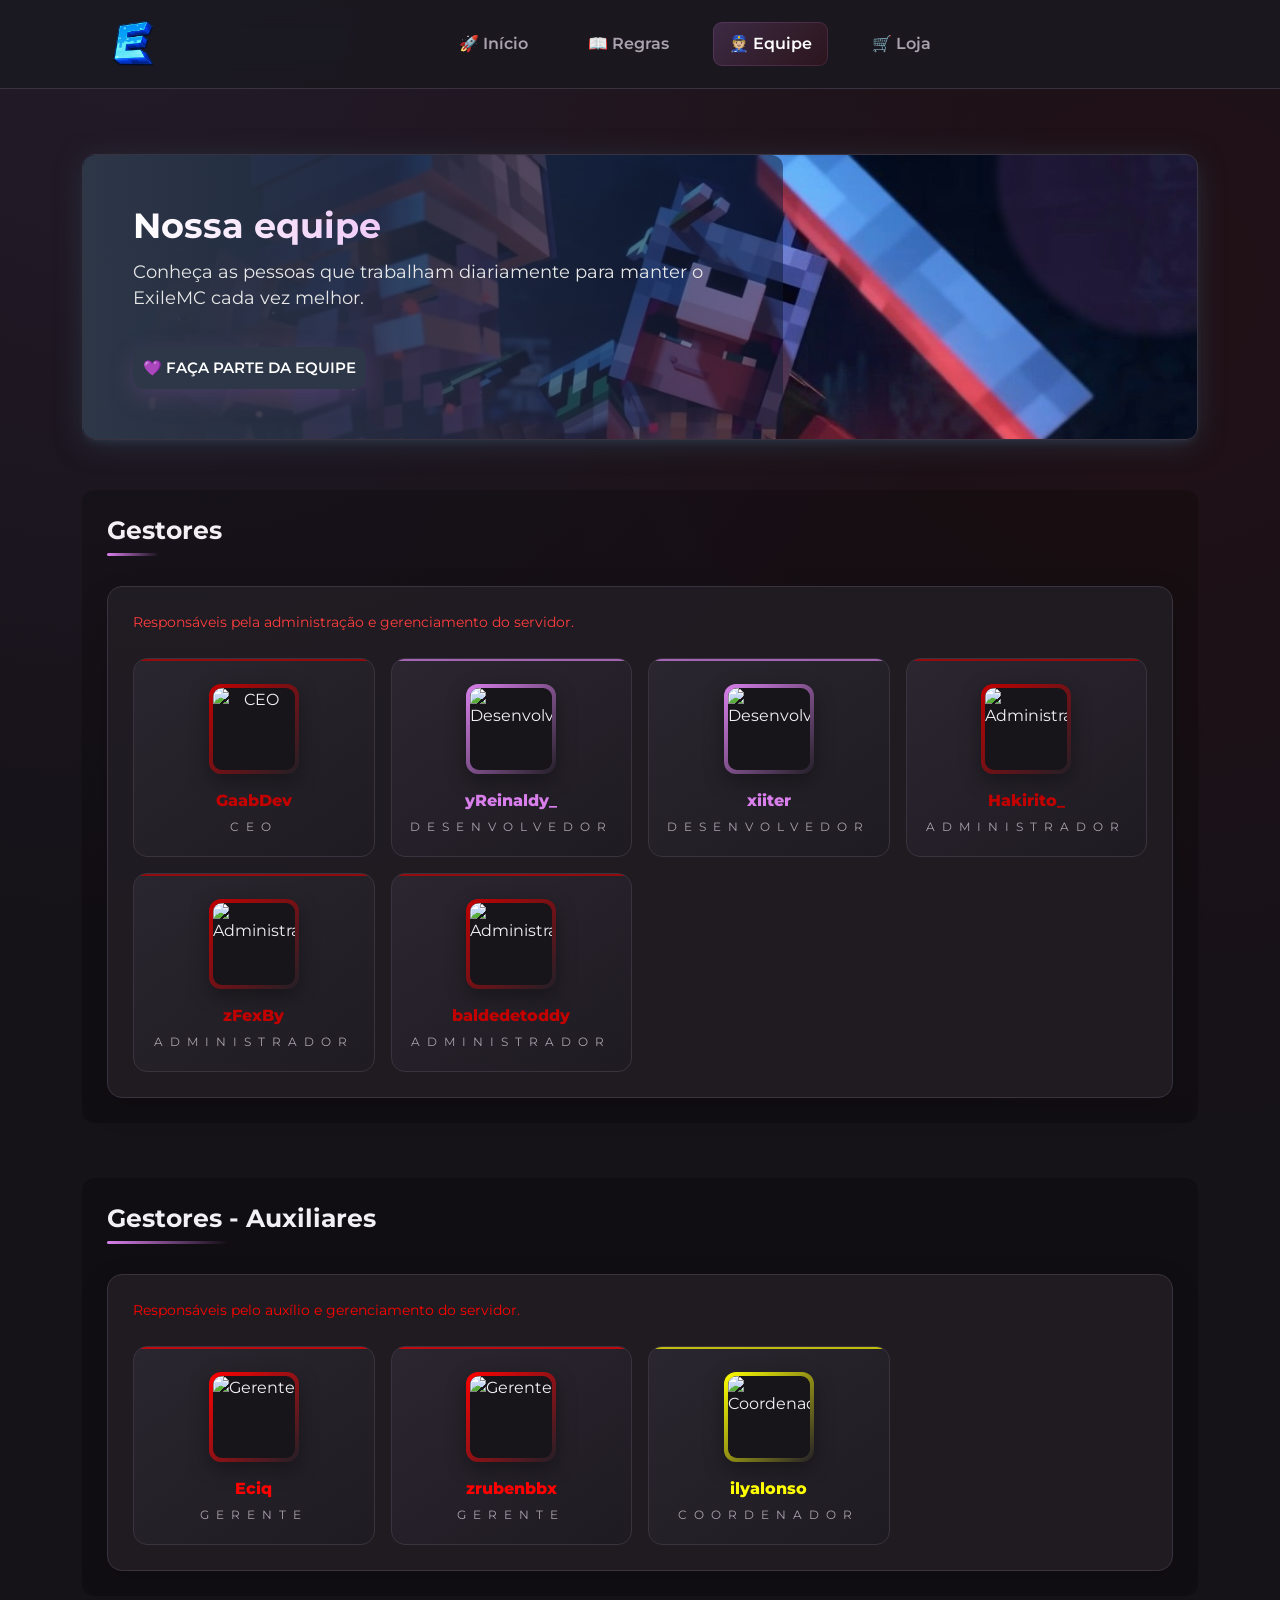
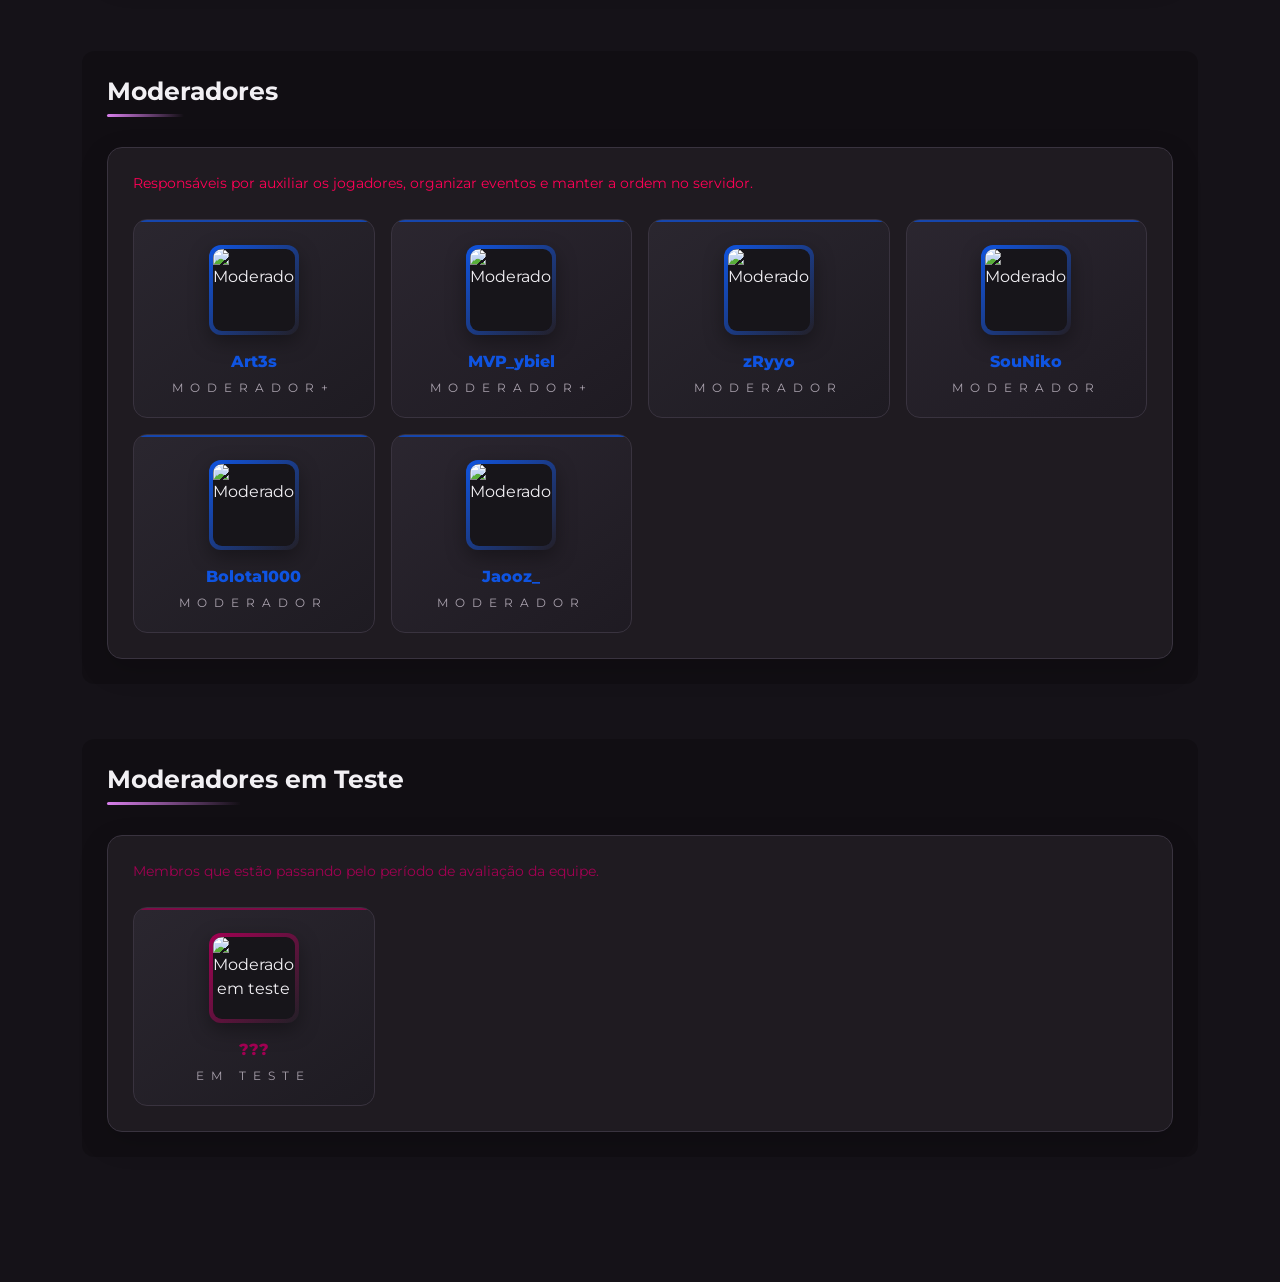
==== equipe/index.html @ 56e6a121 "Update github.io - ExileMC" ====
<!DOCTYPE html>
<html lang="pt-BR">

<head>
    <meta charset="UTF-8">
    <meta name="viewport" content="width=device-width, initial-scale=1.0">

    <title>ExileMC - Equipe</title>

    <link rel="icon"
          type="image/png"
          href="../library/equipe/lib-core/themes/server/server-icon.png"
          sizes="64x64">

    <link rel="stylesheet"
          href="../library/equipe/lib-npm/bootstrap_5.0.2/dist/css/bootstrap.min.css">

    <link rel="stylesheet"
          href="../library/equipe/lib-boxicons_2.0.7/css/boxicons.min.css">

    <link rel="stylesheet"
          href="../library/equipe/lib-core/themes/website/assets/css/styles.css">

    <style>

        /* =========================================================
           EXILEMC - EQUIPE
           Identidade visual
        ========================================================= */

        :root {
            --bg: #151218;
            --bg-secondary: #1b1820;
            --card: #242127;
            --card-hover: #2b2730;

            --border: #39333f;
            --border-light: #514957;

            --text: #f2f0f4;
            --text-muted: #a9a1ad;

            --purple: #d97fec;
            --purple-dark: #9d58ad;

            --red: #c20000;
            --red-light: #ff3d3d;

            --pink: #ff0056;
            --blue: #0f54e1;

            --shadow: 0 15px 45px rgba(0, 0, 0, .35);
        }

        * {
            box-sizing: border-box;
        }

        body {
            background:
                    radial-gradient(circle at 10% 0%, rgba(217, 127, 236, .08), transparent 30%),
                    radial-gradient(circle at 90% 10%, rgba(194, 0, 0, .07), transparent 30%),
                    var(--bg);

            color: var(--text);
            min-height: 100vh;
        }

        /* =========================================================
           NAVBAR
        ========================================================= */

        .menu {
            background: rgba(27, 24, 32, .92) !important;
            border-bottom: 1px solid var(--border);
            backdrop-filter: blur(14px);
            -webkit-backdrop-filter: blur(14px);
            position: sticky;
            top: 0;
            z-index: 999;
        }

        .navbar-brand img {
            width: 48px;
            height: 48px;
            object-fit: contain;
            transition: .3s ease;
        }

        .navbar-brand img:hover {
            transform: scale(1.08);
        }

        .navbar-nav {
            gap: 8px;
        }

        .nav-link {
            color: #aaa3af !important;
            font-weight: 600;
            padding: 10px 16px !important;
            border-radius: 9px;
            transition: .25s ease;
            cursor: pointer;
        }

        .nav-link:hover {
            color: #fff !important;
            background: rgba(217, 127, 236, .08);
        }

        .nav-link.active {
            color: #fff !important;
            background: linear-gradient(
                    135deg,
                    rgba(217, 127, 236, .18),
                    rgba(194, 0, 0, .10)
            );
            box-shadow: inset 0 0 0 1px rgba(217, 127, 236, .15);
        }

        .navbar-toggler {
            border: 1px solid var(--border-light);
            color: #fff;
            padding: 8px 12px;
        }

        .navbar-toggler:focus {
            box-shadow: 0 0 0 3px rgba(217, 127, 236, .12);
        }

        /* =========================================================
           CONTAINER
        ========================================================= */

        .staffs {
            padding: 45px 0 70px;
        }

        /* =========================================================
           BANNER
        ========================================================= */

        .banner {
            position: relative;
            overflow: hidden;

            min-height: 260px;

            display: flex;
            align-items: center;

            margin-bottom: 50px;

            border: 1px solid var(--border);
            border-radius: 18px;

            background:
                    linear-gradient(
                            110deg,
                            rgba(217, 127, 236, .14),
                            rgba(194, 0, 0, .08),
                            rgba(36, 33, 39, .95)
                    );

            box-shadow: var(--shadow);
        }

        .banner::before {
            content: "";
            position: absolute;

            width: 320px;
            height: 320px;

            right: -120px;
            top: -140px;

            background: rgba(217, 127, 236, .12);

            border-radius: 50%;
            filter: blur(5px);
        }

        .banner::after {
            content: "";
            position: absolute;

            width: 200px;
            height: 200px;

            right: 180px;
            bottom: -150px;

            background: rgba(194, 0, 0, .12);

            border-radius: 50%;
            filter: blur(25px);
        }

        .banner .body {
            position: relative;
            z-index: 2;

            padding: 45px;
            max-width: 700px;
        }

        .banner h3 {
            font-size: clamp(28px, 4vw, 42px);
            font-weight: 800;
            margin-bottom: 12px;

            background: linear-gradient(
                    90deg,
                    #fff,
                    var(--purple)
            );

            -webkit-background-clip: text;
            -webkit-text-fill-color: transparent;
        }

        .banner p {
            color: var(--text-muted);
            font-size: 17px;
            margin-bottom: 25px;
        }

        .banner button {
            border: none;
            border-radius: 9px;

            padding: 12px 22px;

            color: #fff;
            font-weight: 700;

            background: linear-gradient(
                    135deg,
                    var(--purple-dark),
                    #743582
            );

            box-shadow: 0 8px 25px rgba(157, 88, 173, .25);

            transition: .25s ease;
        }

        .banner button:hover {
            transform: translateY(-2px);
            box-shadow: 0 12px 30px rgba(157, 88, 173, .35);
        }

        /* =========================================================
           SECTION
        ========================================================= */

        .members {
            margin-bottom: 55px;
        }

        .members > h3 {
            position: relative;

            display: inline-block;

            font-size: 25px;
            font-weight: 800;

            margin-bottom: 8px;
        }

        .members > h3::after {
            content: "";

            display: block;

            width: 45%;
            height: 3px;

            margin-top: 8px;

            border-radius: 10px;

            background: linear-gradient(
                    90deg,
                    var(--purple),
                    transparent
            );
        }

        .group {
            margin-top: 20px;

            padding: 25px;

            background: rgba(36, 33, 39, .72);

            border: 1px solid var(--border);
            border-radius: 15px;

            box-shadow: 0 10px 30px rgba(0, 0, 0, .15);
        }

        .group-description {
            color: var(--text-muted);
            font-size: 14px;
            margin-bottom: 25px;
        }

        /* =========================================================
           MEMBER CARDS
        ========================================================= */

        .member-card {
            height: 100%;

            padding: 25px 15px 20px;

            text-align: center;

            background:
                    linear-gradient(
                            145deg,
                            rgba(43, 39, 48, .95),
                            rgba(30, 27, 34, .95)
                    );

            border: 1px solid var(--border);

            border-radius: 14px;

            transition:
                    transform .25s ease,
                    border-color .25s ease,
                    box-shadow .25s ease;

            position: relative;
            overflow: hidden;
        }

        .member-card::before {
            content: "";

            position: absolute;

            left: 0;
            top: 0;

            width: 100%;
            height: 2px;

            background: var(--member-color, var(--purple));

            opacity: .7;
        }

        .member-card:hover {
            transform: translateY(-7px);

            border-color: var(--member-color, var(--purple));

            box-shadow:
                    0 15px 35px rgba(0, 0, 0, .35),
                    0 0 25px rgba(217, 127, 236, .06);
        }

        .member-avatar {
            width: 90px;
            height: 90px;

            margin: 0 auto 15px;

            padding: 4px;

            border-radius: 12px;

            background:
                    linear-gradient(
                            135deg,
                            var(--member-color, var(--purple)),
                            transparent
                    );

            box-shadow: 0 7px 20px rgba(0, 0, 0, .35);
        }

        .member-avatar img {
            width: 100%;
            height: 100%;

            display: block;

            border-radius: 9px;

            image-rendering: pixelated;
            background: #17151a;
        }

        .member-name {
            margin: 0;

            font-size: 16px;
            font-weight: 800;

            color: var(--member-color, var(--purple));
        }

        .member-role {
            margin-top: 5px;
            margin-bottom: 0;

            color: var(--text-muted);
            font-size: 12px;
            text-transform: uppercase;
            letter-spacing: 7px;
        }

        /* =========================================================
           RESPONSIVIDADE
        ========================================================= */

        @media (max-width: 768px) {

            .staffs {
                padding: 25px 0 50px;
            }

            .banner {
                min-height: 230px;
                margin-bottom: 35px;
            }

            .banner .body {
                padding: 30px;
            }

            .banner h3 {
                font-size: 30px;
            }

            .group {
                padding: 18px;
            }

            .navbar-nav {
                padding: 15px 0;
            }
        }

        @media (max-width: 576px) {

            .banner .body {
                padding: 25px;
            }

            .banner p {
                font-size: 15px;
            }

            .members > h3 {
                font-size: 22px;
            }

            .member-card {
                padding: 20px 10px;
            }

            .member-avatar {
                width: 75px;
                height: 75px;
            }
        }

    </style>
</head>

<body>

<!-- =========================================================
     NAVBAR
========================================================= -->

<nav class="navbar navbar-expand-lg menu">

    <div class="container">

        <a class="navbar-brand" href="../">
            <img
                    src="../library/equipe/lib-core/themes/server/server-icon.png"
                    alt="ExileMC">
        </a>

        <button
                class="navbar-toggler"
                type="button"
                data-bs-toggle="collapse"
                data-bs-target="#navbarSupportedContent"
                aria-controls="navbarSupportedContent"
                aria-expanded="false"
                aria-label="Abrir menu">

            <i class="bx bx-menu"></i>

        </button>

        <div
                class="collapse navbar-collapse"
                id="navbarSupportedContent">

            <ul class="navbar-nav m-auto">

                <li class="nav-item">
                    <a class="nav-link" href="../">
                        🚀 Início
                    </a>
                </li>

                <li class="nav-item">
                    <a class="nav-link" href="../regras/">
                        📖 Regras
                    </a>
                </li>

                <li class="nav-item">
                    <a class="nav-link active" href="../equipe/">
                        👮🏼 Equipe
                    </a>
                </li>

                <li class="nav-item">
                    <a class="nav-link" href="../loja/">
                        🛒 Loja
                    </a>
                </li>

            </ul>

        </div>

    </div>

</nav>


<!-- =========================================================
     CONTEÚDO
========================================================= -->

<div class="container">

    <main class="staffs">


        <!-- =====================================================
             BANNER
        ====================================================== -->

        <section class="banner">

            <div class="body">

                <h3>
                    Nossa equipe
                </h3>

                <p>
                    Conheça as pessoas que trabalham diariamente
                    para manter o ExileMC cada vez melhor.
                </p>

                <button
                        onclick="window.open(
                        'https://discord.gg/7HGa8jJqNe',
                        '_blank'
                    )">

                    💜 Faça parte da equipe

                </button>

            </div>

        </section>


        <!-- =====================================================
             GESTORES
        ====================================================== -->

        <section class="members">

            <h3>
                Gestores
            </h3>

            <div class="group">

                <p
                        class="group-description"
                        style="color:#ff3d3d;">

                    Responsáveis pela administração e gerenciamento
                    do servidor.

                </p>

                <div class="row g-3">

                    <div class="col-6 col-md-4 col-lg-3">

                        <div
                                class="member-card"
                                style="--member-color:#c20000;">

                            <div class="member-avatar">

                                <img
                                        src="https://mineskin.eu/avatar/GaabDev/100"
                                        alt="CEO">

                            </div>

                            <p class="member-name">
                                GaabDev
                            </p>

                            <p class="member-role">
                                CEO
                            </p>

                        </div>

                    </div>
					
					
                    <div class="col-6 col-md-4 col-lg-3">

                        <div
                                class="member-card"
                                style="--member-color:#d97fec;">

                            <div class="member-avatar">

                                <img
                                        src="https://mineskin.eu/avatar/yReinaldy_/100"
                                        alt="Desenvolvedor">

                            </div>

                            <p class="member-name">
                                yReinaldy_
                            </p>

                            <p class="member-role">
                                Desenvolvedor
                            </p>

                        </div>

                    </div>


                    <div class="col-6 col-md-4 col-lg-3">

                        <div
                                class="member-card"
                                style="--member-color:#d97fec;">

                            <div class="member-avatar">

                                <img
                                        src="https://mineskin.eu/avatar/xiiter/100"
                                        alt="Desenvolvedor">

                            </div>

                            <p class="member-name">
                                xiiter
                            </p>

                            <p class="member-role">
                                Desenvolvedor
                            </p>

                        </div>

                    </div>							
					
					
                    <div class="col-6 col-md-4 col-lg-3">

                        <div
                                class="member-card"
                                style="--member-color:#c20000;">

                            <div class="member-avatar">

                                <img
                                        src="https://mineskin.eu/avatar/Hakirito_/100"
                                        alt="Administrador">

                            </div>

                            <p class="member-name">
                                Hakirito_
                            </p>

                            <p class="member-role">
                                Administrador
                            </p>

                        </div>

                    </div>					
					
					
                    <div class="col-6 col-md-4 col-lg-3">

                        <div
                                class="member-card"
                                style="--member-color:#c20000;">

                            <div class="member-avatar">

                                <img
                                        src="https://mineskin.eu/avatar/zFexBy/100"
                                        alt="Administrador">

                            </div>

                            <p class="member-name">
                                zFexBy
                            </p>

                            <p class="member-role">
                                Administrador
                            </p>

                        </div>

                    </div>
					
					
                    <div class="col-6 col-md-4 col-lg-3">

                        <div
                                class="member-card"
                                style="--member-color:#c20000;">

                            <div class="member-avatar">

                                <img
                                        src="https://mineskin.eu/avatar/baldedetoddy/100"
                                        alt="Administrador">

                            </div>

                            <p class="member-name">
                                baldedetoddy
                            </p>

                            <p class="member-role">
                                Administrador
                            </p>

                        </div>

                    </div>													

                </div>

            </div>

        </section>
		
		
        <!-- =====================================================
             AUXILIARES
        ====================================================== -->

        <section class="members">

            <h3>
                Gestores - Auxiliares
            </h3>

            <div class="group">

                <p
                        class="group-description"
                        style="color:#ff0000;">

                    Responsáveis pelo auxílio e gerenciamento
                    do servidor.

                </p>

                <div class="row g-3">

                    <div class="col-6 col-md-4 col-lg-3">

                        <div
                                class="member-card"
                                style="--member-color:#ff0000;">

                            <div class="member-avatar">

                                <img
                                        src="https://mineskin.eu/avatar/Eciq/100"
                                        alt="Gerente">

                            </div>

                            <p class="member-name">
                                Eciq
                            </p>

                            <p class="member-role">
                                Gerente
                            </p>

                        </div>

                    </div>
					
					
                    <div class="col-6 col-md-4 col-lg-3">

                        <div
                                class="member-card"
                                style="--member-color:#ff0000;">

                            <div class="member-avatar">

                                <img
                                        src="https://mineskin.eu/avatar/zrubenbbx/100"
                                        alt="Gerente">

                            </div>

                            <p class="member-name">
                                zrubenbbx
                            </p>

                            <p class="member-role">
                                Gerente
                            </p>

                        </div>

                    </div>


                    <div class="col-6 col-md-4 col-lg-3">

                        <div
                                class="member-card"
                                style="--member-color:#FFFF00;">

                            <div class="member-avatar">

                                <img
                                        src="https://mineskin.eu/avatar/ilyalonso/100"
                                        alt="Coordenador">

                            </div>

                            <p class="member-name">
                                ilyalonso
                            </p>

                            <p class="member-role">
                                Coordenador
                            </p>

                        </div>

                    </div>							
					
                </div>

            </div>

        </section>		


        <!-- =====================================================
             MODERADORES
        ====================================================== -->

        <section class="members">

            <h3>
                Moderadores
            </h3>

            <div class="group">

                <p
                        class="group-description"
                        style="color:#ff0056;">

                    Responsáveis por auxiliar os jogadores,
                    organizar eventos e manter a ordem no servidor.

                </p>

                <div class="row g-3">


                    <div class="col-6 col-md-4 col-lg-3">

                        <div
                                class="member-card"
                                style="--member-color:#0f54e1;">

                            <div class="member-avatar">

                                <img
                                        src="https://mineskin.eu/avatar/Art3s/100"
                                        alt="Moderador+">

                            </div>

                            <p class="member-name">
                                Art3s
                            </p>

                            <p class="member-role">
                                Moderador+
                            </p>

                        </div>

                    </div>


                    <div class="col-6 col-md-4 col-lg-3">

                        <div
                                class="member-card"
                                style="--member-color:#0f54e1;">

                            <div class="member-avatar">

                                <img
                                        src="https://mineskin.eu/avatar/MVP_ybiel/100"
                                        alt="Moderador+">

                            </div>

                            <p class="member-name">
                                MVP_ybiel
                            </p>

                            <p class="member-role">
                                Moderador+
                            </p>

                        </div>

                    </div>


                    <div class="col-6 col-md-4 col-lg-3">

                        <div
                                class="member-card"
                                style="--member-color:#0f54e1;">

                            <div class="member-avatar">

                                <img
                                        src="https://mineskin.eu/avatar/zRyyo/100"
                                        alt="Moderador+">

                            </div>

                            <p class="member-name">
                                zRyyo
                            </p>

                            <p class="member-role">
                                Moderador
                            </p>

                        </div>

                    </div>
					
					
                    <div class="col-6 col-md-4 col-lg-3">

                        <div
                                class="member-card"
                                style="--member-color:#0f54e1;">

                            <div class="member-avatar">

                                <img
                                        src="https://mineskin.eu/avatar/SouNiko/100"
                                        alt="Moderador">

                            </div>

                            <p class="member-name">
                                SouNiko
                            </p>

                            <p class="member-role">
                                Moderador
                            </p>

                        </div>

                    </div>					


                    <div class="col-6 col-md-4 col-lg-3">

                        <div
                                class="member-card"
                                style="--member-color:#0f54e1;">

                            <div class="member-avatar">

                                <img
                                        src="https://mineskin.eu/avatar/Bolota1000/100"
                                        alt="Moderador">

                            </div>

                            <p class="member-name">
                                Bolota1000
                            </p>

                            <p class="member-role">
                                Moderador
                            </p>

                        </div>

                    </div>
					
					
                    <div class="col-6 col-md-4 col-lg-3">

                        <div
                                class="member-card"
                                style="--member-color:#0f54e1;">

                            <div class="member-avatar">

                                <img
                                        src="https://mineskin.eu/avatar/Jaooz_/100"
                                        alt="Moderador">

                            </div>

                            <p class="member-name">
                                Jaooz_
                            </p>

                            <p class="member-role">
                                Moderador
                            </p>

                        </div>

                    </div>					


                </div>

            </div>

        </section>


        <!-- =====================================================
             MODERADORES EM TESTE
        ====================================================== -->

        <section class="members">

            <h3>
                Moderadores em Teste
            </h3>

            <div class="group">

                <p
                        class="group-description"
                        style="color:#a10052;">

                    Membros que estão passando pelo período
                    de avaliação da equipe.

                </p>

                <div class="row g-3">


                    <div class="col-6 col-md-4 col-lg-3">

                        <div
                                class="member-card"
                                style="--member-color:#a10052;">

                            <div class="member-avatar">

                                <img
                                        src="https://mineskin.eu/avatar/Steve/100"
                                        alt="Moderador em teste">

                            </div>

                            <p class="member-name">
                                ???
                            </p>

                            <p class="member-role">
                                Em teste
                            </p>

                        </div>

                    </div>


                </div>

            </div>

        </section>


    </main>

</div>


<!-- =========================================================
     SCRIPTS
========================================================= -->

<script src="../library/equipe/jquery-3.6.0.min.js"></script>

<script src="../library/equipe/lib-npm/_popperjs/core_2.9.2/dist/umd/popper.min.js"></script>

<script src="../library/equipe/lib-npm/bootstrap_5.0.2/dist/js/bootstrap.min.js"></script>

<script src="../library/equipe/lib-ajax/libs/toastr_js/2.0.1/js/toastr.html"></script>

<script src="../library/equipe/lib-ajax/libs/clipboard_js/2.0.6/clipboard.min.html"></script>

<script src="../library/equipe/lib-core/themes/website/assets/js/javascript.js"></script>

<script src="../library/equipe/lib-core/themes/website/assets/js/sweetalert/sweetalert.js"></script>

</body>

</html>
---- library/equipe/lib-core/themes/website/assets/css/styles.css ----
@import url("https://fonts.googleapis.com/css2?family=Montserrat:ital,wght@0,100;0,200;0,300;0,400;0,500;0,600;0,700;0,800;0,900;1,100;1,200;1,300;1,400;1,500;1,600;1,700;1,800;1,900&amp;display=swap");
html,
body {
  width: 100%;
  background: #2D3748;
  color: white;
}

::-webkit-scrollbar {
  width: 5px;
}

/* Track */
::-webkit-scrollbar-track {
  background: rgba(0, 0, 0, 0.2);

}

/* Handle */
::-webkit-scrollbar-thumb {
  background: #2D3748

}

/* Handle on hover */
::-webkit-scrollbar-thumb:hover {
  background: #2D3748;

}

a {
  color: inherit;
  text-decoration: none;
  padding: 0;
  margin: 0;
}

* {
  -webkit-box-sizing: border-box;
          box-sizing: border-box;
  margin: 0;
  padding: 0;
  font-family: "Montserrat", sans-serif;
}

h1,
h2,
h3,
h4,
h5,
h6 {
  margin: 0;
  padding: 0;
}

p {
  margin: 0;
  padding: 0;
}

img {
  width: 100%;
}

.menu {
  background: transparent;
  padding: 15px;
}

.menu .navbar-brand {
  cursor: pointer;
  display: -webkit-box;
  display: -ms-flexbox;
  display: flex;
  -webkit-box-align: center;
      -ms-flex-align: center;
          align-items: center;
  margin-right: 10px;
}

.menu .navbar-brand p {
  display: -webkit-box;
  display: -ms-flexbox;
  display: flex;
  -webkit-box-orient: vertical;
  -webkit-box-direction: normal;
      -ms-flex-direction: column;
          flex-direction: column;
  color: #fff;
  text-transform: uppercase;
  font-size: 25px;
  font-weight: 800;
}

.menu .navbar-brand p small {
  color: #fff;
  font-size: 13px;
  font-weight: 600;
}

.menu .navbar-brand img {
  width: 100px;
}

.menu .navbar-toggler {
  outline: none;
  -webkit-box-shadow: none;
          box-shadow: none;
}

.menu .nav-item {
  margin: 0 10px;
}

.menu .nav-item a {
  cursor: pointer;
  color: #fff;
  font-weight: 600;
  font-size: 16px;
  -webkit-transition: 0.5s;
  transition: 0.5s;
}

.menu .nav-item a:hover {
  color: #2D3748;
}

.menu .user {
  display: -webkit-box;
  display: -ms-flexbox;
  display: flex;
  -webkit-box-align: center;
      -ms-flex-align: center;
          align-items: center;
}

@media (max-width: 768px) {
  .menu .user {
    -webkit-box-align: baseline;
        -ms-flex-align: baseline;
            align-items: baseline;
  }
}

.menu .user li {
  display: -webkit-box;
  display: -ms-flexbox;
  display: flex;
  -webkit-box-align: center;
      -ms-flex-align: center;
          align-items: center;
  padding: 0 5px;
}

.menu .user li .ip {
  color: white;
  background: #2D3748;
  font-size: 15px;
  font-weight: 600;
  text-transform: uppercase;
  border: none;
  border-radius: 12px;
  padding: 10px;
  -webkit-transition: 0.5s;
  transition: 0.5s;
  outline: none;
}

.menu .user li .ip:hover {
  background: #7f63be;
}

@media (max-width: 768px) {
  .menu .user li .ip {
    margin-bottom: 5px;
  }
}

.menu .user li img {
  border-radius: 12px;
}

.menu .user li a {
  cursor: pointer;
}

.menu .user li a .nickname {
  color: #2D3748;
  font-weight: 600;
  margin-left: 5px;
}

@media (max-width: 768px) {
  .menu .user li a .nickname {
    margin-right: 10px;
  }
}

.menu .user li i {
  font-size: 25px;
}

.menu .user li .count {
  background: #1f221e;
  color: white;
  font-weight: 800;
  font-size: 10px;
  line-height: 15px;
  border-radius: 12px;
  margin-top: -20px;
  padding: 2px 6px;
}

@media (max-width: 768px) {
  .menu .user li {
    padding: 0;
  }
}

.home .banner {
  background: url("../images/home/banner.jpg") no-repeat;
  background-size: cover;
  border-radius: 12px;
  -webkit-box-shadow: 0 5px 8px -5px #2D3748, 0 5px 30px -5px #2D3748;
          box-shadow: 0 5px 8px -5px #2D3748, 0 5px 30px -5px #2D3748;
  margin-top: 20px;
}

.home .banner .body {
  background: -webkit-gradient(linear, left top, right top, from(#2D3748), to(rgba(14, 24, 52, 0.5)));
  background: linear-gradient(to right, #2D3748, rgba(14, 24, 52, 0.5));
  border-radius: 12px;
  padding: 20px;
}

.home .banner .body h3 {
  color: white;
  font-weight: 700;
  font-size: 35px;
}

.home .banner .body p {
  color: #e7e7e7;
  font-weight: 400;
  font-size: 17.5px;
}

.home .banner .body button {
  color: white;
  background: #2D3748;
  font-size: 15px;
  font-weight: 600;
  text-transform: uppercase;
  border: none;
  border-radius: 12px;
  padding: 10px;
  -webkit-transition: 0.5s;
  transition: 0.5s;
  outline: none;
  margin-top: 10px;
}

.home .banner .body button:hover {
  background: #7f63be;
}

.home .posts {
  margin-top: 50px;
}

.home .posts .post {
  position: relative;
  margin-bottom: 50px;
}

.home .posts .post .header {
  position: relative;
  background: rgba(0, 0, 0, 0.2);
  background-size: cover;
  padding: 34px 31px;
  border-radius: 12px 12px 0px 0px;
}

.home .posts .post .header h2 {
  color: white;
  font-weight: 800;
  font-size: 30px;
}

.home .posts .post .header > p {
  color: #f0f0f0;
  font-weight: 300;
  font-size: 18px;
}

.home .posts .post .header .author {
  display: -webkit-box;
  display: -ms-flexbox;
  display: flex;
  -webkit-box-pack: end;
      -ms-flex-pack: end;
          justify-content: flex-end;
  text-align: center;
  padding: 0 50px;
}

@media (max-width: 768px) {
  .home .posts .post .header .author {
    display: none;
  }
}

.home .posts .post .header .author .content {
  position: absolute;
  background: #f4f4f4;
  padding: 12px 42px;
  padding-bottom: 0;
  border-radius: 24px 24px 0px 0px;
  top: 40%;
  right: 5%;
  z-index: 1;
}

.home .posts .post .header .author .content img {
  width: 52px;
  border-radius: 12px;
}

.home .posts .post .header .author .content p {
  color: #2D3748;
  font-weight: 700;
  font-size: 20px;
  line-height: 30px;
}

.home .posts .post hr {
  margin-top: 0 !important;
  margin-bottom: 0 !important;
  border: 0;
  border-top: 6px solid #2D3748;
}

.home .posts .post .body {
  background: #f4f4f4;
  color: #4d4d4d;
  padding: 52px;
  border-bottom-left-radius: 12px;
  border-bottom-right-radius: 12px;
}

.home .posts .post .button {
  position: absolute;
  bottom: -20px;
  left: 50%;
  -webkit-transform: translate(-50%);
          transform: translate(-50%);
}

.home .posts .post .button button {
  color: white;
  background: #2D3748;
  font-size: 15px;
  font-weight: 600;
  text-transform: uppercase;
  border: none;
  border-radius: 12px;
  padding: 10px;
  -webkit-transition: 0.5s;
  transition: 0.5s;
  outline: none;
  margin-top: 10px;
}

.home .posts .post .button button:hover {
  background: #7f63be;
}

@media (max-width: 768px) {
  .home .posts .news {
    margin-top: 50px;
  }
}

.home .posts .news .card {
  color: white;
  background: #2D3748;
  border: 0;
  border-radius: 12px;
  padding: 20px;
}

.home .posts .news .card .header {
  background: #2D3748;
}

.home .posts .news .card .header h4 {
  font-weight: 600;
  margin-bottom: 10px;
}

.home .posts .news .card .body {
  background: rgba(0, 0, 0, 0.2);
  color: white;
  border-radius: 12px;
}

.home .posts .news .card .body ul {
  list-style: none;
  padding: 0;
  margin: 0;
}

.home .posts .news .card .body ul li {
  cursor: pointer;
  margin: 10px;
}

.home .posts .pagination {
  margin-top: 20px;
  float: left;
}

@media (max-width: 768px) {
  .home .posts .pagination {
    float: unset;
  }
}

.home .posts .pagination .page-item .page-link {
  display: block;
  position: relative;
  background-color: #f4f4f4;
  color: #2D3748;
  padding: 0.5rem 0.85rem;
  margin-left: -1px;
  line-height: 1.25;
  border: none;
  margin: 0px 5px;
  border-radius: 20px;
}

.home .posts .pagination .page-item:first-child .page-link {
  display: block;
  position: relative;
  background-color: #2D3748;
  color: white;
  padding: 0.5rem 0.85rem;
  margin-left: -1px;
  line-height: 1.25;
  border: none;
  margin: 0px 5px;
  border-radius: 20px;
}

.home .posts .pagination .page-item:last-child .page-link {
  display: block;
  position: relative;
  background-color: #2D3748;
  color: white;
  padding: 0.5rem 0.85rem;
  margin-left: -1px;
  line-height: 1.25;
  border: none;
  margin: 0px 5px;
  border-radius: 20px;
}

.home .posts .pagination .page-item.disabled .page-link {
  display: block;
  position: relative;
  background-color: #f4f4f4;
  color: #2D3748;
  padding: 0.5rem 0.85rem;
  margin-left: -1px;
  line-height: 1.25;
  border: none;
  margin: 0px 5px;
  border-radius: 20px;
}

.home .posts .pagination .page-item.active .page-link {
  display: block;
  position: relative;
  background-color: #2D3748;
  color: white;
  padding: 0.5rem 0.85rem;
  margin-left: -1px;
  line-height: 1.25;
  border: none;
  margin: 0px 5px;
  border-radius: 20px;
}

.shop .banner {
  background: url("../images/shop/banner.jpg") no-repeat;
  background-size: cover;
  border-radius: 12px;
  -webkit-box-shadow: 0 5px 8px -5px #2D3748, 0 5px 30px -5px #2D3748;
          box-shadow: 0 5px 8px -5px #2D3748, 0 5px 30px -5px #2D3748;
  margin-top: 20px;
}

.shop .banner .body {
  background: -webkit-gradient(linear, left top, right top, from(#2D3748), to(rgba(14, 24, 52, 0.5)));
  background: linear-gradient(to right, #2D3748, rgba(14, 24, 52, 0.5));
  border-radius: 12px;
  padding: 50px;
}

.shop .banner .body h3 {
  color: white;
  font-weight: 700;
  font-size: 35px;
}

.shop .banner .body p {
  color: #e7e7e7;
  font-weight: 400;
  font-size: 17.5px;
}

.shop .banner .body button {
  color: white;
  background: #2D3748;
  font-size: 15px;
  font-weight: 600;
  text-transform: uppercase;
  border: none;
  border-radius: 12px;
  padding: 10px;
  -webkit-transition: 0.5s;
  transition: 0.5s;
  outline: none;
  margin-top: 10px;
  margin-right: 10px;
}

.shop .banner .body button:hover {
  background: #7f63be;
}

.shop .packages {
  margin-top: 60px;
}

.shop .packages .package {
  background: #f4f4f4;
  text-align: center;
  border-radius: 8px;
  padding: 20px;
}

.shop .packages .package img {
  width: 150px;
}

.shop .packages .package h5 {
  color: #212121;
  font-size: 20px;
  font-weight: 600;
}

.shop .packages .package p {
  color: #1be925;
  font-size: 25px;
}

.shop .packages .package button {
  color: white;
  background: #39e017;
  font-size: 15px;
  font-weight: 600;
  text-transform: uppercase;
  border: none;
  border-radius: 12px;
  padding: 10px;
  -webkit-transition: 0.5s;
  transition: 0.5s;
  outline: none;
  margin-top: 10px;
  margin-right: 10px;
}

.shop .packages .package button:hover {
  background: #2aa511;
}

.shop .packages .package a {
  cursor: pointer;
  color: #2D3748;
}

.shop .tops {
  margin-top: 50px;
}

.shop .tops .last {
  background: url(../images/packages/last.jpg) no-repeat;
  background-position: center;
  background-size: cover;
  color: white;
  min-height: 100%;
  border-radius: 5px;
  padding: 30px 35px;
}

.shop .tops .last h3 {
  font-size: 20px;
  font-weight: 700;
  text-transform: uppercase;
  margin: 0 0 5px;
}

.shop .tops .last p {
  font-size: 17px;
  font-weight: 200;
}

.shop .tops .last .purchase {
  background: #262529;
  text-align: center;
  min-height: 160px;
  border-radius: 12px 0;
  padding: 40px 0px;
  margin-top: 30px;
}

.shop .tops .last .purchase img {
  border-radius: 5px;
  margin-bottom: 10px;
  width: 60px;
}

.shop .tops .last .purchase p {
  font-size: 16px;
  font-weight: 700;
}

.shop .tops .top {
  padding: 20px 10px;
  text-align: center;
  background-image: url(../images/packages/top.jpg);
  border-radius: 5px;
  background-size: cover;
}

@media (max-width: 768px) {
  .shop .tops .top {
    margin-top: 50px;
  }
}

.shop .tops .top i {
  font-size: 22px;
  color: #ffe600;
}

.shop .tops .top h3 {
  color: white;
  font-size: 18px;
  font-weight: 700;
  text-transform: uppercase;
  margin: 10px 0 0;
}

.shop .tops .top h5 {
  color: white;
  font-size: 16px;
  font-weight: 200;
  margin: 5px 0 15px;
}

.shop .tops .top p {
  display: inline-block;
  background: rgba(0, 0, 0, 0.3);
  font-weight: 700;
  font-size: 18px;
  padding: 2px 5px;
  margin-top: 15px;
}

.shop .tops .top img {
  width: 100px;
}

.cart .products {
  width: 100%;
  background: #f4f4f4;
  border-radius: 12px;
  padding: 25px;
  margin-bottom: 20px;
}

.cart .products h3 {
  font-weight: 700;
}

.cart .products .product {
  margin-top: 20px;
  width: 100%;
  color: black;
  background: white;
  border-radius: 12px;
  padding: 10px;
}

.cart .products .product .table thead {
  border: none;
}

.cart .products .product .table thead tr {
  border: none;
}

.cart .products .product .table thead tr th {
  font-weight: 600;
  font-size: 16px;
  border: none;
}

.cart .products .product .table tbody tr {
  color: #c2c2c2;
  border: none;
}

.cart .products .product .table tbody tr td {
  border: none;
}

.cart .products .product .table tbody tr td img {
  margin-top: -30px;
  width: 60px;
}

@media (max-width: 768px) {
  .cart .products .product .table tbody tr td img {
    display: none;
  }
}

.cart .products .product .table tbody tr td input {
  width: 60px;
  height: 30px;
}

.cart .products .product .table tbody tr td button {
  color: #c2c2c2;
  font-size: 20px;
  padding: 0;
  -webkit-box-shadow: none;
          box-shadow: none;
  margin-right: 8px;
}

.cart .products_empty {
  width: 100%;
  background: #f4f4f4;
  border-radius: 12px;
  padding: 25px;
  margin-bottom: 20px;
}

.cart .products_empty h3 {
  font-weight: 700;
}

.cart .products_empty .product {
  margin-top: 20px;
  width: 100%;
  color: black;
  background: white;
  text-align: center;
  border-radius: 12px;
  padding: 114px 200px;
}

.cart .products_empty .product i {
  color: #a1a1a1;
  font-size: 100px;
}

.cart .products_empty .product h5 {
  color: #a1a1a1;
  font-size: 20px;
}

.cart .details {
  width: 100%;
  background: #f4f4f4;
  border-radius: 12px;
  padding: 25px;
}

.cart .details h3 {
  font-weight: 700;
  margin-bottom: 20px;
}

.cart .details .cupom h6 {
  font-weight: 500;
  font-size: 17px;
}

.cart .details .cupom .button {
  color: white;
  background: #2D3748;
  font-size: 15px;
  font-weight: 600;
  text-transform: uppercase;
  border: none;
  border-radius: 12px;
  padding: 10px;
  -webkit-transition: 0.5s;
  transition: 0.5s;
  outline: none;
  margin-top: 10px;
}

.cart .details .cupom .button:hover {
  background: #7f63be;
}

.cart .details .gateways {
  margin-top: 20px;
}

.cart .details .gateways h6 {
  font-weight: 500;
  font-size: 17px;
}

.cart .details .gateways ul {
  list-style: none;
  padding: 0;
  margin: 0;
  margin-top: 10px;
}

.cart .details .gateways ul li {
  display: -webkit-box;
  display: -ms-flexbox;
  display: flex;
}

.cart .details .subtotal {
  margin-top: 20px;
}

.cart .details .finish {
  margin-top: 20px;
  text-align: center;
}

.cart .details .finish button {
  color: white;
  background: #2D3748;
  font-size: 15px;
  font-weight: 600;
  text-transform: uppercase;
  border: none;
  border-radius: 12px;
  padding: 10px;
  -webkit-transition: 0.5s;
  transition: 0.5s;
  outline: none;
  margin-top: 10px;
}

.cart .details .finish button:hover {
  background: #7f63be;
}

.login .banner {
  background: url("../images/login/banner.jpg") no-repeat;
  background-size: cover;
  border-radius: 12px;
  -webkit-box-shadow: 0 5px 8px -5px #2D3748, 0 5px 30px -5px #2D3748;
          box-shadow: 0 5px 8px -5px #2D3748, 0 5px 30px -5px #2D3748;
  margin-top: 20px;
}

.login .banner .body {
  background: -webkit-gradient(linear, left top, right top, from(#2D3748), to(rgba(14, 24, 52, 0.5)));
  background: linear-gradient(to right, #2D3748, rgba(14, 24, 52, 0.5));
  border-radius: 12px;
  padding: 50px;
}

.login .banner .body h3 {
  color: white;
  font-weight: 700;
  font-size: 35px;
}

.login .banner .body p {
  color: #e7e7e7;
  font-weight: 400;
  font-size: 17.5px;
}

.login .banner .body button {
  color: white;
  background: #2D3748;
  font-size: 15px;
  font-weight: 600;
  text-transform: uppercase;
  border: none;
  border-radius: 12px;
  padding: 10px;
  -webkit-transition: 0.5s;
  transition: 0.5s;
  outline: none;
  margin-top: 10px;
}

.login .banner .body button:hover {
  background: #7f63be;
}

.login .auth {
  display: -webkit-box;
  display: -ms-flexbox;
  display: flex;
  -webkit-box-pack: center;
      -ms-flex-pack: center;
          justify-content: center;
}

.login .auth .body {
  background: #f4f4f4;
  border-radius: 12px;
  padding: 50px;
  margin-top: 50px;
  width: 500px;
}

.login .auth .body h3 {
  font-weight: 700;
  margin-bottom: 20px;
}

.login .auth .body button {
  color: white;
  background: #2D3748;
  font-size: 15px;
  font-weight: 600;
  text-transform: uppercase;
  border: none;
  border-radius: 12px;
  padding: 10px;
  -webkit-transition: 0.5s;
  transition: 0.5s;
  outline: none;
  margin-top: 10px;
}

.login .auth .body button:hover {
  background: #7f63be;
}

.login .auth .body .links a {
  cursor: pointer;
  color: #7f63be;
}

.staffs .banner {
  background: url("../images/staffs/banner.jpg") no-repeat;
  background-size: cover;
  border-radius: 12px;
  -webkit-box-shadow: 0 5px 8px -5px #2D3748, 0 5px 30px -5px #2D3748;
          box-shadow: 0 5px 8px -5px #2D3748, 0 5px 30px -5px #2D3748;
  margin-top: 20px;
}

.staffs .banner .body {
  background: -webkit-gradient(linear, left top, right top, from(#2D3748), to(rgba(14, 24, 52, 0.5)));
  background: linear-gradient(to right, #2D3748, rgba(14, 24, 52, 0.5));
  border-radius: 12px;
  padding: 50px;
}

.staffs .banner .body h3 {
  color: white;
  font-weight: 700;
  font-size: 35px;
}

.staffs .banner .body p {
  color: #e7e7e7;
  font-weight: 400;
  font-size: 17.5px;
}

.staffs .banner .body button {
  color: white;
  background: #2D3748;
  font-size: 15px;
  font-weight: 600;
  text-transform: uppercase;
  border: none;
  border-radius: 12px;
  padding: 10px;
  -webkit-transition: 0.5s;
  transition: 0.5s;
  outline: none;
  margin-top: 10px;
}

.staffs .banner .body button:hover {
  background: #7f63be;
}

.staffs .members {
  width: 100%;
  background: rgba(0, 0, 0, 0.2);
  border-radius: 12px;
  padding: 25px;
  margin-top: 50px;
}

.staffs .members h3 {
  font-weight: 700;
  margin-bottom: 10px;
}

.staffs .members .group {
  margin-bottom: 0px;
}

.staffs .members .group h5 {
  font-weight: 700;
}

.staffs .members .member {
  background: rgba(0, 0, 0, 0.2);
  width: -webkit-fit-content;
  width: -moz-fit-content;
  width: fit-content;
  padding: 20px;
  border-top-left-radius: 12px;
  border-bottom-right-radius: 12px;
}

.staffs .members .member img {
  width: 100px;
  border-radius: 12px;
}

.staffs .members .member p {
  font-size: 16px;
  font-weight: 500;
  color: white;
}

.staffs .members hr {
  background: white;
  height: 3px;
}

.punishments .banner {
  background: url("../images/punishments/banner.jpg") no-repeat;
  background-size: cover;
  background-position: bottom;
  border-radius: 12px;
  -webkit-box-shadow: 0 5px 8px -5px #2D3748, 0 5px 30px -5px #2D3748;
          box-shadow: 0 5px 8px -5px #2D3748, 0 5px 30px -5px #2D3748;
  margin-top: 20px;
}

.punishments .banner .body {
  background: -webkit-gradient(linear, left top, right top, from(#2D3748), to(rgba(14, 24, 52, 0.5)));
  background: linear-gradient(to right, #2D3748, rgba(14, 24, 52, 0.5));
  border-radius: 12px;
  padding: 50px;
}

.punishments .banner .body h3 {
  color: white;
  font-weight: 700;
  font-size: 35px;
}

.punishments .banner .body p {
  color: #e7e7e7;
  font-weight: 400;
  font-size: 17.5px;
}

.punishments .banner .body button {
  color: white;
  background: #2D3748;
  font-size: 15px;
  font-weight: 600;
  text-transform: uppercase;
  border: none;
  border-radius: 12px;
  padding: 10px;
  -webkit-transition: 0.5s;
  transition: 0.5s;
  outline: none;
  margin-top: 10px;
}

.punishments .banner .body button:hover {
  background: #7f63be;
}

.punishments .punishs {
  background: #f4f4f4;
  margin-top: 50px;
  border-radius: 12px;
  padding: 20px;
}

.punishments .punishs .table img {
  margin-right: 5px;
  width: 25px;
}

.punishments .punishs .table thead {
  border: none;
}

.punishments .punishs .table thead tr {
  border: none;
}

.punishments .punishs .table thead tr th {
  font-weight: 700;
  font-size: 18px;
  border: none;
}

.punishments .punishs .table tbody tr {
  color: #c2c2c2;
  border: none;
}

.punishments .punishs .table tbody tr td {
  border: none;
}

.punishments .punishs .table tbody tr td input {
  width: 60px;
  height: 30px;
}

.punishments .punishs .table tbody tr td button {
  color: #c2c2c2;
  font-size: 20px;
  padding: 0;
  -webkit-box-shadow: none;
          box-shadow: none;
  margin-right: 8px;
}

.socials {
  margin-top: 50px;
  text-align: center;
}

.socials .card {
  background: #f4f4f4;
  border: 0;
  border-radius: 12px;
  padding: 20px;
}

.socials .card i {
  font-size: 50px;
}

.socials .card .bxl-discord {
  color: #7188d9;
}

.socials .card .bxl-twitter {
  color: #1da1f2;
}

.socials .card .bxl-youtube {
  color: #ef1a19;
}

.socials .card h4 {
  color: #1f221e;
  font-weight: 700;
}

.socials .card p {
  color: rgba(31, 34, 30, 0.6);
}

@media (max-width: 768px) {
  .socials .card {
    margin-bottom: 10px;
  }
}

footer .footer {
  display: -webkit-box;
  display: -ms-flexbox;
  display: flex;
  -webkit-box-pack: justify;
      -ms-flex-pack: justify;
          justify-content: space-between;
  -webkit-box-align: center;
      -ms-flex-align: center;
          align-items: center;
  background: #2D3748;
  margin-top: 50px;
  padding: 10px 20px;
}

footer .footer .logo {
  cursor: pointer;
}

footer .footer .logo img {
  width: 100px;
}

footer .footer .items button {
  color: white;
  background: #2D3748;
  font-size: 15px;
  font-weight: 600;
  text-transform: uppercase;
  border: none;
  border-radius: 12px;
  padding: 10px;
  -webkit-transition: 0.5s;
  transition: 0.5s;
  outline: none;
}

footer .footer .items button:hover {
  background: #7f63be;
}

footer .footer .social button {
  color: white;
  background: #2D3748;
  font-size: 25px;
  font-weight: 600;
  text-transform: uppercase;
  -webkit-box-align: center;
      -ms-flex-align: center;
          align-items: center;
  border: none;
  border-radius: 12px;
  -webkit-transition: 0.5s;
  transition: 0.5s;
  outline: none;
}

footer .footer .social button i {
  padding: 10px;
}

footer .footer .social button:hover {
  background: #7f63be;
}

footer .copyright {
  display: -webkit-box;
  display: -ms-flexbox;
  display: flex;
  -webkit-box-pack: justify;
      -ms-flex-pack: justify;
          justify-content: space-between;
  -webkit-box-align: center;
      -ms-flex-align: center;
          align-items: center;
  background: #131313;
  padding: 10px 20px;
}

footer .copyright p {
  color: #c9c9c9;
  font-size: 16px;
  font-weight: 400;
  text-align: center;
}

footer .copyright p a {
  color: crimson;
  font-weight: 800;
}

.error {
  display: -webkit-box;
  display: -ms-flexbox;
  display: flex;
  -webkit-box-pack: center;
      -ms-flex-pack: center;
          justify-content: center;
  -webkit-box-align: center;
      -ms-flex-align: center;
          align-items: center;
  -webkit-box-orient: vertical;
  -webkit-box-direction: normal;
      -ms-flex-direction: column;
          flex-direction: column;
  width: 100%;
  height: 100vh;
}

.error img {
  width: 200px;
}

.error button {
  margin-top: 10px;
}
/*# sourceMappingURL=styles.css.map */
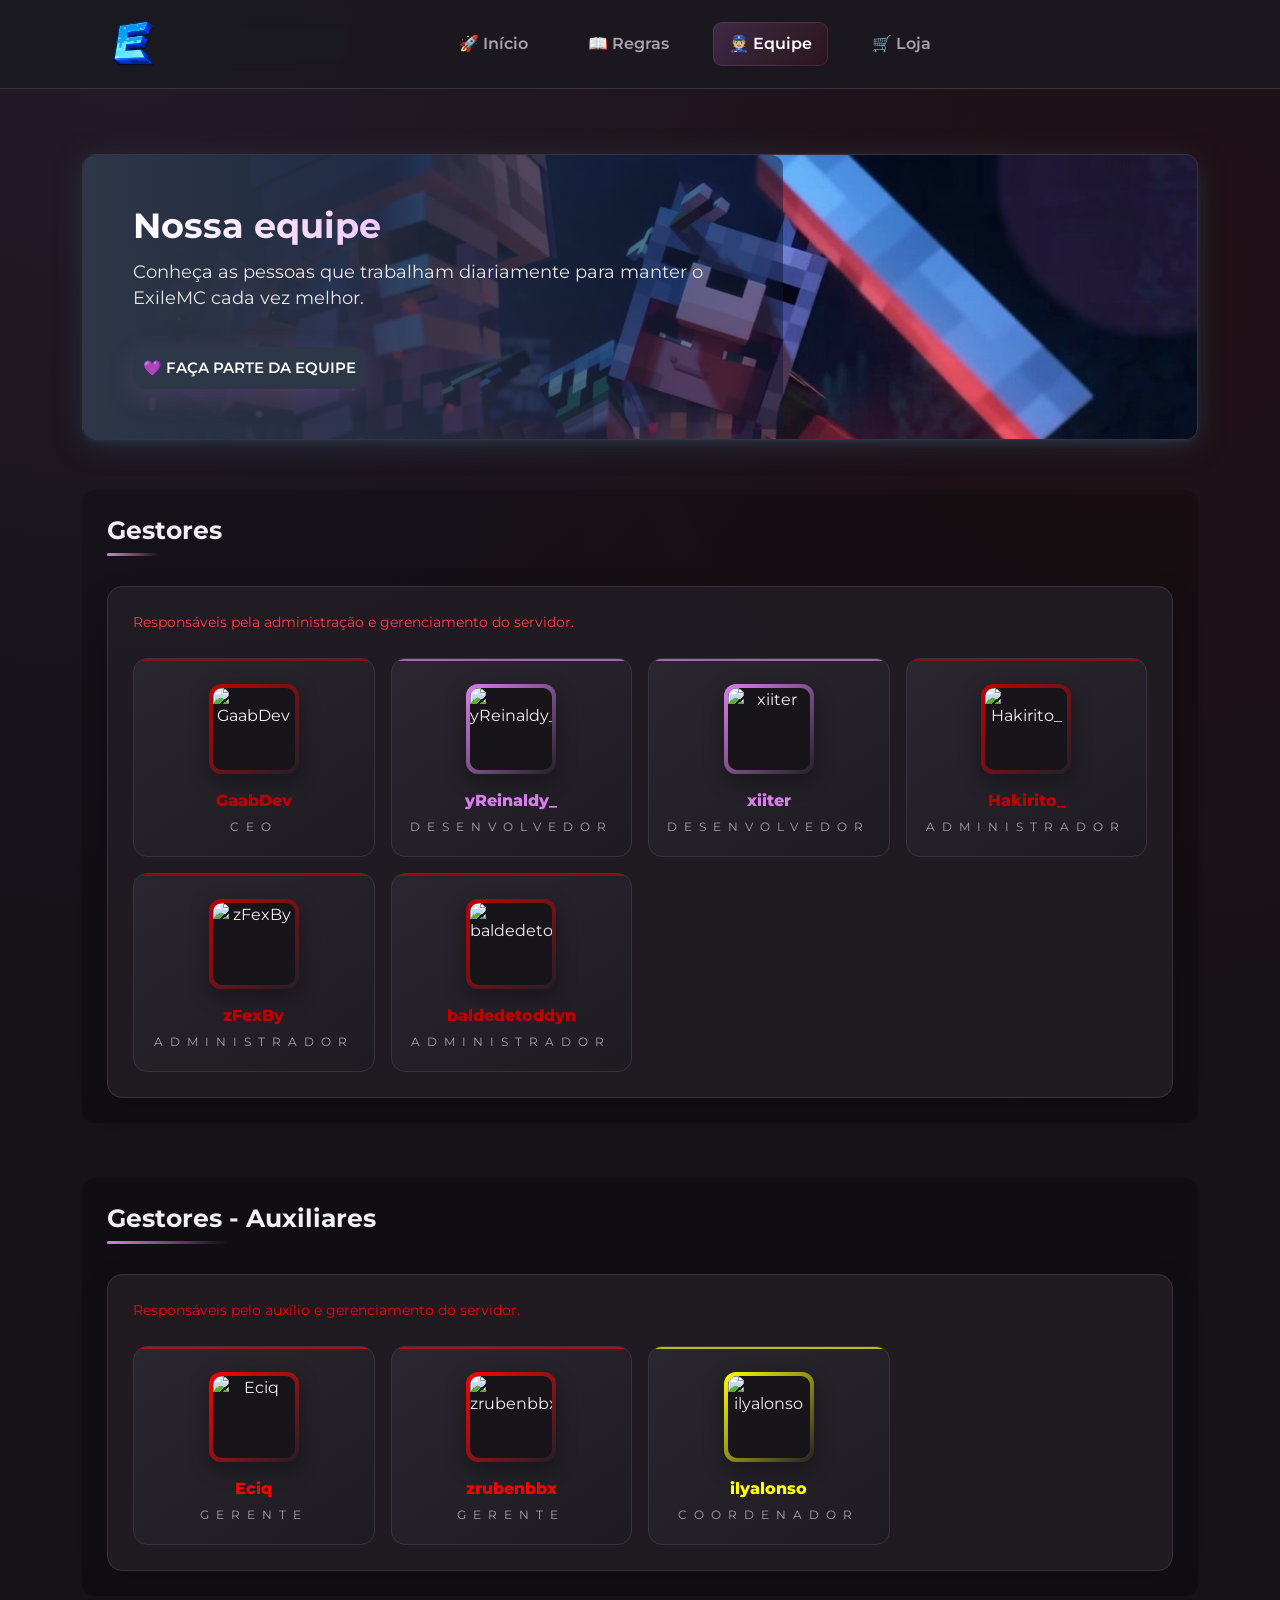
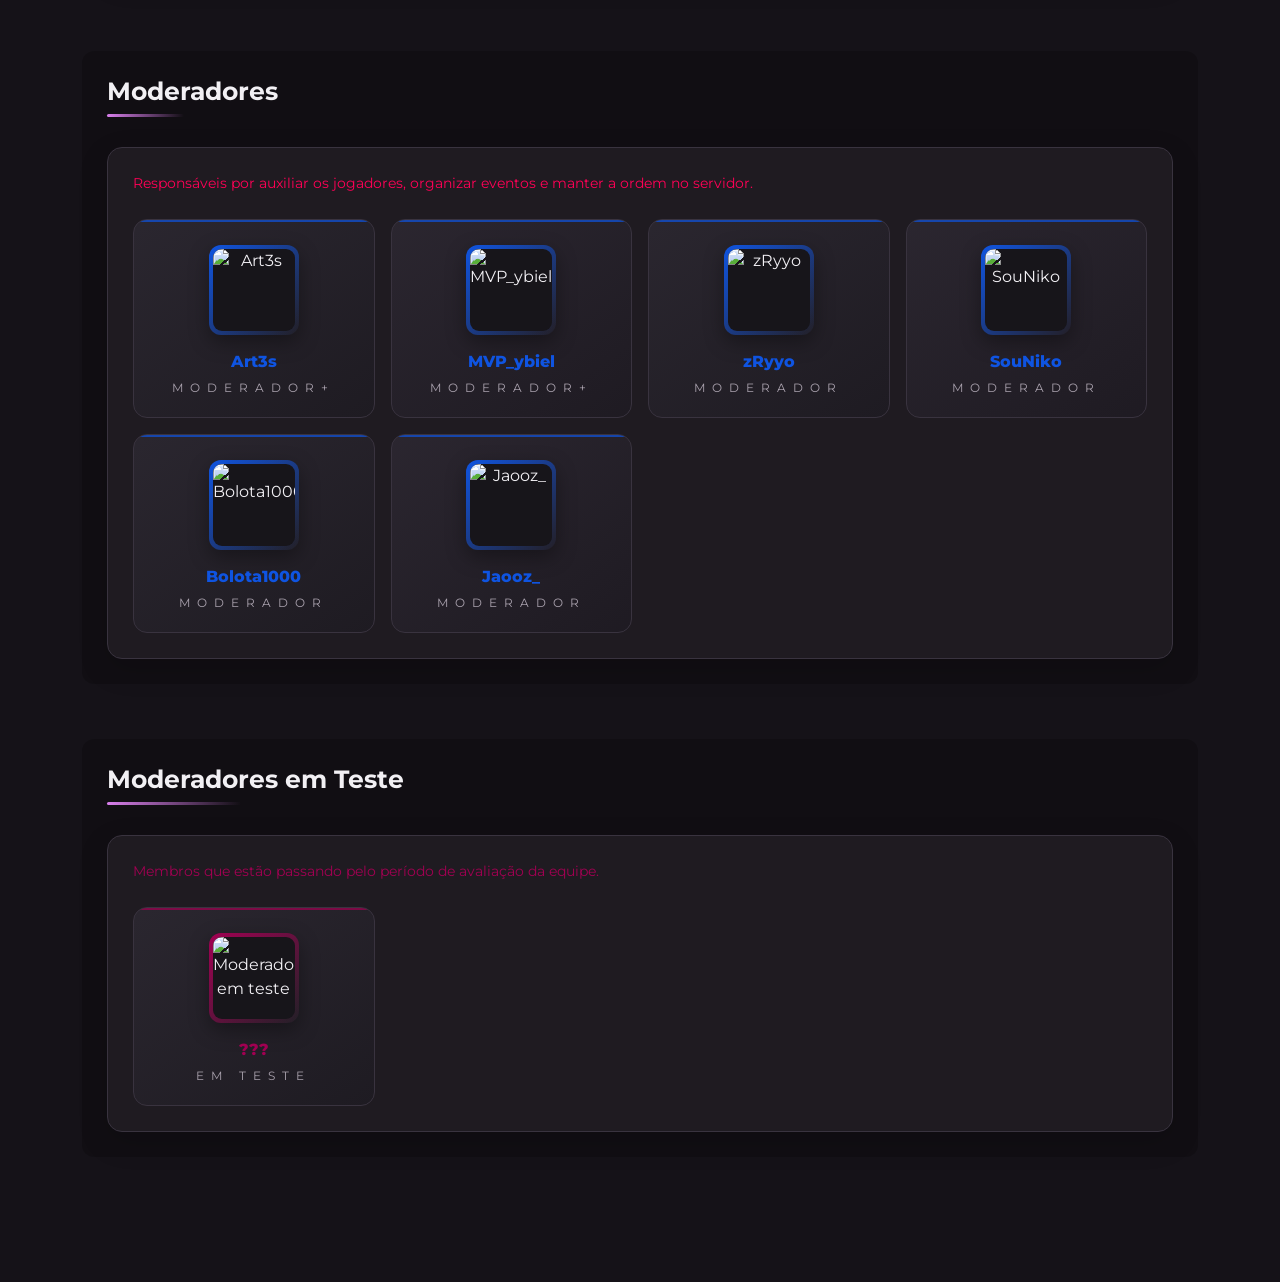
==== commit dae57aa3: "Update github.io - ExileMC" ====
--- a/equipe/index.html
+++ b/equipe/index.html
@@ -617,8 +617,8 @@
                             <div class="member-avatar">
 
                                 <img
-                                        src="https://mineskin.eu/avatar/GaabDev/100"
-                                        alt="CEO">
+                                        src="https://mineskin.eu/helm/da559c91-c7da-462b-81e7-183329900618/100.png"
+                                        alt="GaabDev">
 
                             </div>
 
@@ -644,8 +644,8 @@
                             <div class="member-avatar">
 
                                 <img
-                                        src="https://mineskin.eu/avatar/yReinaldy_/100"
-                                        alt="Desenvolvedor">
+                                        src="https://mineskin.eu/helm/d6198e8b-cc7d-4639-9e33-8b1750a14e4e/100.png"
+                                        alt="yReinaldy_">
 
                             </div>
 
@@ -671,8 +671,8 @@
                             <div class="member-avatar">
 
                                 <img
-                                        src="https://mineskin.eu/avatar/xiiter/100"
-                                        alt="Desenvolvedor">
+                                        src="https://mineskin.eu/helm/9648d543-8bcc-434e-ab32-85ed6070e865/100.png"
+                                        alt="xiiter">
 
                             </div>
 
@@ -698,8 +698,8 @@
                             <div class="member-avatar">
 
                                 <img
-                                        src="https://mineskin.eu/avatar/Hakirito_/100"
-                                        alt="Administrador">
+                                        src="https://mineskin.eu/helm/9773df2f-bc53-4935-ac11-adca8c9d7308/100.png"
+                                        alt="Hakirito_">
 
                             </div>
 
@@ -725,8 +725,8 @@
                             <div class="member-avatar">
 
                                 <img
-                                        src="https://mineskin.eu/avatar/zFexBy/100"
-                                        alt="Administrador">
+                                        src="https://mineskin.eu/helm/15954517-7be1-4664-8ea0-14427ea5402b/100.png"
+                                        alt="zFexBy">
 
                             </div>
 
@@ -752,13 +752,13 @@
                             <div class="member-avatar">
 
                                 <img
-                                        src="https://mineskin.eu/avatar/baldedetoddy/100"
-                                        alt="Administrador">
-
-                            </div>
-
-                            <p class="member-name">
-                                baldedetoddy
+                                        src="https://mineskin.eu/helm/304c48a7-278a-4e13-9fb6-8dcd65717cff/100.png"
+                                        alt="baldedetoddyn">
+
+                            </div>
+
+                            <p class="member-name">
+                                baldedetoddyn
                             </p>
 
                             <p class="member-role">
@@ -808,8 +808,8 @@
                             <div class="member-avatar">
 
                                 <img
-                                        src="https://mineskin.eu/avatar/Eciq/100"
-                                        alt="Gerente">
+                                        src="https://mineskin.eu/helm/3b6831be-6f21-4cd4-8513-0926dcb3e654/100.png"
+                                        alt="Eciq">
 
                             </div>
 
@@ -835,8 +835,8 @@
                             <div class="member-avatar">
 
                                 <img
-                                        src="https://mineskin.eu/avatar/zrubenbbx/100"
-                                        alt="Gerente">
+                                        src="https://mineskin.eu/helm/91e01dff-2013-46d6-98ae-a6cde888cea8/100.png"
+                                        alt="zrubenbbx">
 
                             </div>
 
@@ -862,8 +862,8 @@
                             <div class="member-avatar">
 
                                 <img
-                                        src="https://mineskin.eu/avatar/ilyalonso/100"
-                                        alt="Coordenador">
+                                        src="https://mineskin.eu/helm/b2d81816-162c-40f4-ba85-bcd81c6ef799/100.png"
+                                        alt="ilyalonso">
 
                             </div>
 
@@ -919,8 +919,8 @@
                             <div class="member-avatar">
 
                                 <img
-                                        src="https://mineskin.eu/avatar/Art3s/100"
-                                        alt="Moderador+">
+                                        src="https://mineskin.eu/helm/73a56f81-b510-4fab-9886-de12340f229b/100.png"
+                                        alt="Art3s">
 
                             </div>
 
@@ -946,8 +946,8 @@
                             <div class="member-avatar">
 
                                 <img
-                                        src="https://mineskin.eu/avatar/MVP_ybiel/100"
-                                        alt="Moderador+">
+                                        src="https://mineskin.eu/helm/efe2b59c-046e-4664-8465-bf4950f12fd8/100.png"
+                                        alt="MVP_ybiel+">
 
                             </div>
 
@@ -973,8 +973,8 @@
                             <div class="member-avatar">
 
                                 <img
-                                        src="https://mineskin.eu/avatar/zRyyo/100"
-                                        alt="Moderador+">
+                                        src="https://mineskin.eu/helm/15516dc1-b8c3-485f-ab09-7965454a71b5/100.png"
+                                        alt="zRyyo">
 
                             </div>
 
@@ -1000,8 +1000,8 @@
                             <div class="member-avatar">
 
                                 <img
-                                        src="https://mineskin.eu/avatar/SouNiko/100"
-                                        alt="Moderador">
+                                        src="https://mineskin.eu/helm/dfd600d7-e480-4169-8485-739b7e020b61/100.png"
+                                        alt="SouNiko">
 
                             </div>
 
@@ -1027,8 +1027,8 @@
                             <div class="member-avatar">
 
                                 <img
-                                        src="https://mineskin.eu/avatar/Bolota1000/100"
-                                        alt="Moderador">
+                                        src="https://mineskin.eu/helm/f0079de3-83c5-498e-9d6f-d8c762e8eb2f/100.png"
+                                        alt="Bolota1000">
 
                             </div>
 
@@ -1054,8 +1054,8 @@
                             <div class="member-avatar">
 
                                 <img
-                                        src="https://mineskin.eu/avatar/Jaooz_/100"
-                                        alt="Moderador">
+                                        src="https://mineskin.eu/helm/5e6c0c80-8f9e-4b7f-90f8-b5f1af5696d0/100.png"
+                                        alt="Jaooz_">
 
                             </div>
 
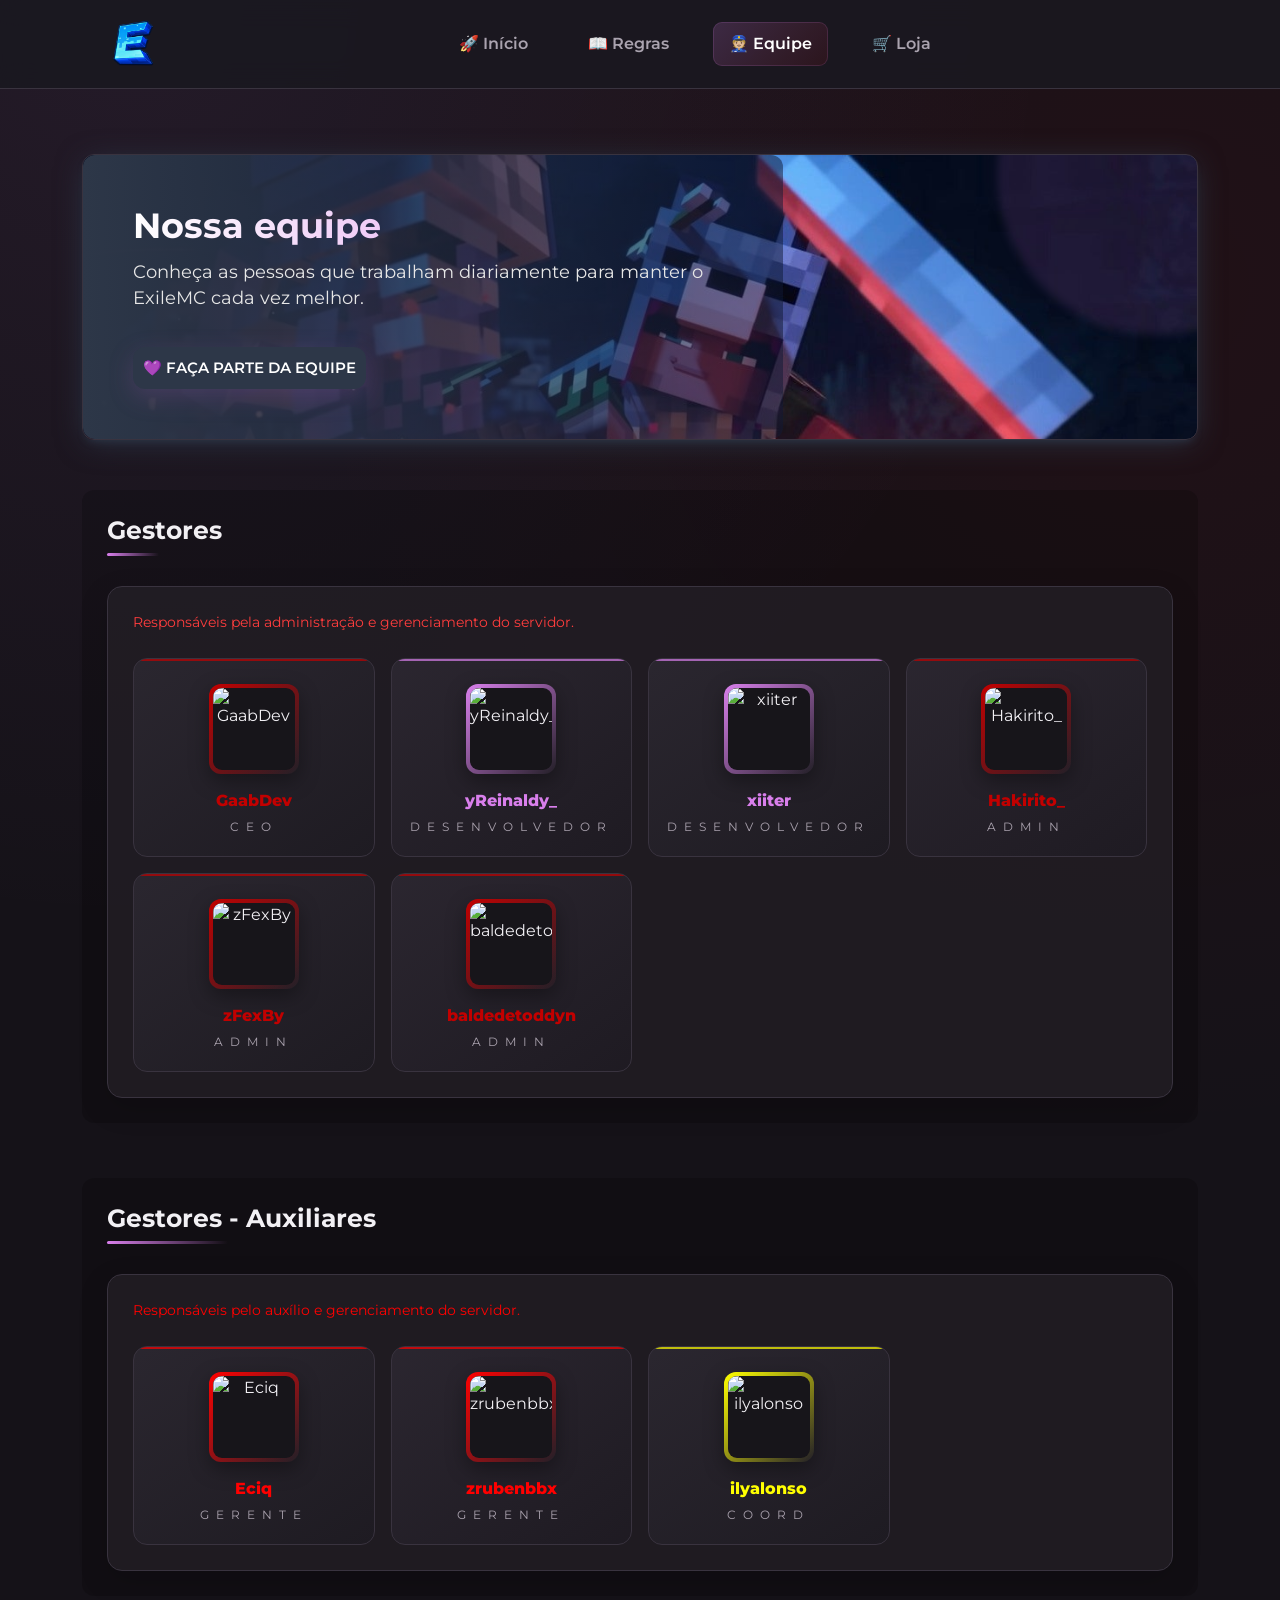
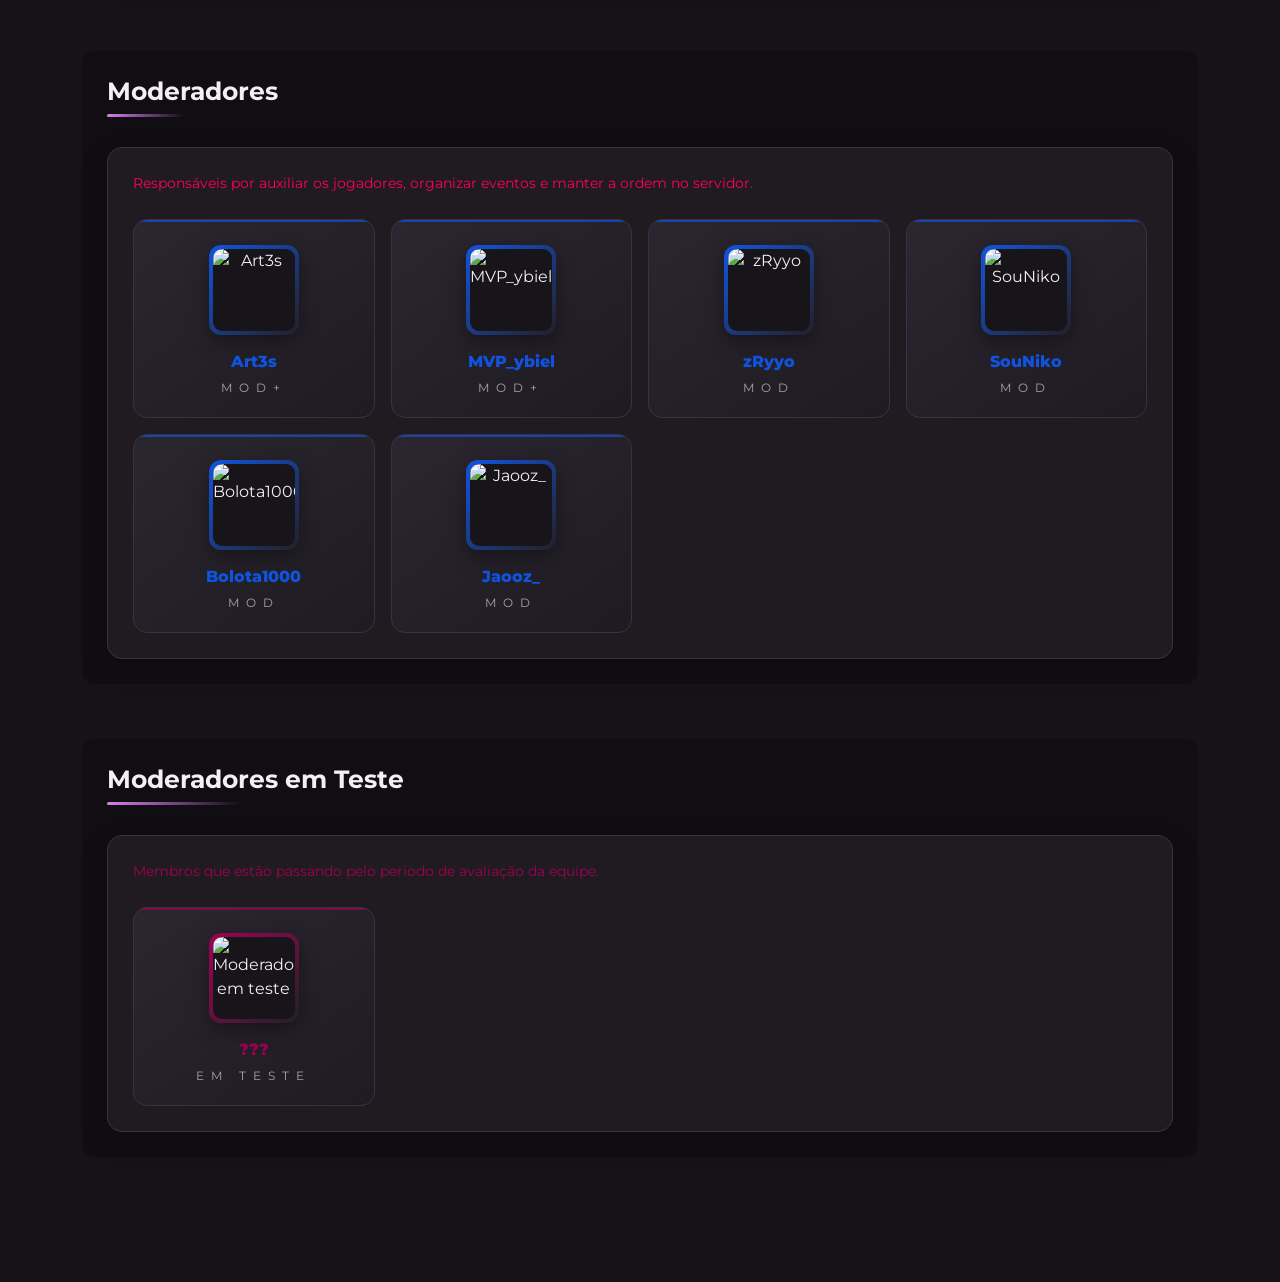
==== commit 7691a05c: "Update index.html" ====
--- a/equipe/index.html
+++ b/equipe/index.html
@@ -617,7 +617,7 @@
                             <div class="member-avatar">
 
                                 <img
-                                        src="https://mineskin.eu/helm/da559c91-c7da-462b-81e7-183329900618/100.png"
+                                        src="https://minotar.net/helm/da559c91-c7da-462b-81e7-183329900618/100.png"
                                         alt="GaabDev">
 
                             </div>
@@ -644,7 +644,7 @@
                             <div class="member-avatar">
 
                                 <img
-                                        src="https://mineskin.eu/helm/d6198e8b-cc7d-4639-9e33-8b1750a14e4e/100.png"
+                                        src="https://minotar.net/helm/d6198e8b-cc7d-4639-9e33-8b1750a14e4e/100.png"
                                         alt="yReinaldy_">
 
                             </div>
@@ -671,7 +671,7 @@
                             <div class="member-avatar">
 
                                 <img
-                                        src="https://mineskin.eu/helm/9648d543-8bcc-434e-ab32-85ed6070e865/100.png"
+                                        src="https://minotar.net/helm/9648d543-8bcc-434e-ab32-85ed6070e865/100.png"
                                         alt="xiiter">
 
                             </div>
@@ -698,7 +698,7 @@
                             <div class="member-avatar">
 
                                 <img
-                                        src="https://mineskin.eu/helm/9773df2f-bc53-4935-ac11-adca8c9d7308/100.png"
+                                        src="https://minotar.net/helm/9773df2f-bc53-4935-ac11-adca8c9d7308/100.png"
                                         alt="Hakirito_">
 
                             </div>
@@ -708,7 +708,7 @@
                             </p>
 
                             <p class="member-role">
-                                Administrador
+                                Admin
                             </p>
 
                         </div>
@@ -725,7 +725,7 @@
                             <div class="member-avatar">
 
                                 <img
-                                        src="https://mineskin.eu/helm/15954517-7be1-4664-8ea0-14427ea5402b/100.png"
+                                        src="https://minotar.net/helm/15954517-7be1-4664-8ea0-14427ea5402b/100.png"
                                         alt="zFexBy">
 
                             </div>
@@ -735,7 +735,7 @@
                             </p>
 
                             <p class="member-role">
-                                Administrador
+                                Admin
                             </p>
 
                         </div>
@@ -752,7 +752,7 @@
                             <div class="member-avatar">
 
                                 <img
-                                        src="https://mineskin.eu/helm/304c48a7-278a-4e13-9fb6-8dcd65717cff/100.png"
+                                        src="https://minotar.net/helm/304c48a7-278a-4e13-9fb6-8dcd65717cff/100.png"
                                         alt="baldedetoddyn">
 
                             </div>
@@ -762,7 +762,7 @@
                             </p>
 
                             <p class="member-role">
-                                Administrador
+                                Admin
                             </p>
 
                         </div>
@@ -808,7 +808,7 @@
                             <div class="member-avatar">
 
                                 <img
-                                        src="https://mineskin.eu/helm/3b6831be-6f21-4cd4-8513-0926dcb3e654/100.png"
+                                        src="https://minotar.net/helm/3b6831be-6f21-4cd4-8513-0926dcb3e654/100.png"
                                         alt="Eciq">
 
                             </div>
@@ -835,7 +835,7 @@
                             <div class="member-avatar">
 
                                 <img
-                                        src="https://mineskin.eu/helm/91e01dff-2013-46d6-98ae-a6cde888cea8/100.png"
+                                        src="https://minotar.net/helm/91e01dff-2013-46d6-98ae-a6cde888cea8/100.png"
                                         alt="zrubenbbx">
 
                             </div>
@@ -862,7 +862,7 @@
                             <div class="member-avatar">
 
                                 <img
-                                        src="https://mineskin.eu/helm/b2d81816-162c-40f4-ba85-bcd81c6ef799/100.png"
+                                        src="https://minotar.net/helm/b2d81816-162c-40f4-ba85-bcd81c6ef799/100.png"
                                         alt="ilyalonso">
 
                             </div>
@@ -872,7 +872,7 @@
                             </p>
 
                             <p class="member-role">
-                                Coordenador
+                                Coord
                             </p>
 
                         </div>
@@ -919,7 +919,7 @@
                             <div class="member-avatar">
 
                                 <img
-                                        src="https://mineskin.eu/helm/73a56f81-b510-4fab-9886-de12340f229b/100.png"
+                                        src="https://minotar.net/helm/73a56f81-b510-4fab-9886-de12340f229b/100.png"
                                         alt="Art3s">
 
                             </div>
@@ -929,7 +929,7 @@
                             </p>
 
                             <p class="member-role">
-                                Moderador+
+                                Mod+
                             </p>
 
                         </div>
@@ -946,7 +946,7 @@
                             <div class="member-avatar">
 
                                 <img
-                                        src="https://mineskin.eu/helm/efe2b59c-046e-4664-8465-bf4950f12fd8/100.png"
+                                        src="https://minotar.net/helm/efe2b59c-046e-4664-8465-bf4950f12fd8/100.png"
                                         alt="MVP_ybiel+">
 
                             </div>
@@ -956,7 +956,7 @@
                             </p>
 
                             <p class="member-role">
-                                Moderador+
+                                Mod+
                             </p>
 
                         </div>
@@ -973,7 +973,7 @@
                             <div class="member-avatar">
 
                                 <img
-                                        src="https://mineskin.eu/helm/15516dc1-b8c3-485f-ab09-7965454a71b5/100.png"
+                                        src="https://minotar.net/helm/15516dc1-b8c3-485f-ab09-7965454a71b5/100.png"
                                         alt="zRyyo">
 
                             </div>
@@ -983,7 +983,7 @@
                             </p>
 
                             <p class="member-role">
-                                Moderador
+                                Mod
                             </p>
 
                         </div>
@@ -1000,7 +1000,7 @@
                             <div class="member-avatar">
 
                                 <img
-                                        src="https://mineskin.eu/helm/dfd600d7-e480-4169-8485-739b7e020b61/100.png"
+                                        src="https://minotar.net/helm/dfd600d7-e480-4169-8485-739b7e020b61/100.png"
                                         alt="SouNiko">
 
                             </div>
@@ -1010,7 +1010,7 @@
                             </p>
 
                             <p class="member-role">
-                                Moderador
+                                Mod
                             </p>
 
                         </div>
@@ -1027,7 +1027,7 @@
                             <div class="member-avatar">
 
                                 <img
-                                        src="https://mineskin.eu/helm/f0079de3-83c5-498e-9d6f-d8c762e8eb2f/100.png"
+                                        src="https://minotar.net/helm/f0079de3-83c5-498e-9d6f-d8c762e8eb2f/100.png"
                                         alt="Bolota1000">
 
                             </div>
@@ -1037,7 +1037,7 @@
                             </p>
 
                             <p class="member-role">
-                                Moderador
+                                Mod
                             </p>
 
                         </div>
@@ -1054,7 +1054,7 @@
                             <div class="member-avatar">
 
                                 <img
-                                        src="https://mineskin.eu/helm/5e6c0c80-8f9e-4b7f-90f8-b5f1af5696d0/100.png"
+                                        src="https://minotar.net/helm/5e6c0c80-8f9e-4b7f-90f8-b5f1af5696d0/100.png"
                                         alt="Jaooz_">
 
                             </div>
@@ -1064,7 +1064,7 @@
                             </p>
 
                             <p class="member-role">
-                                Moderador
+                                Mod
                             </p>
 
                         </div>
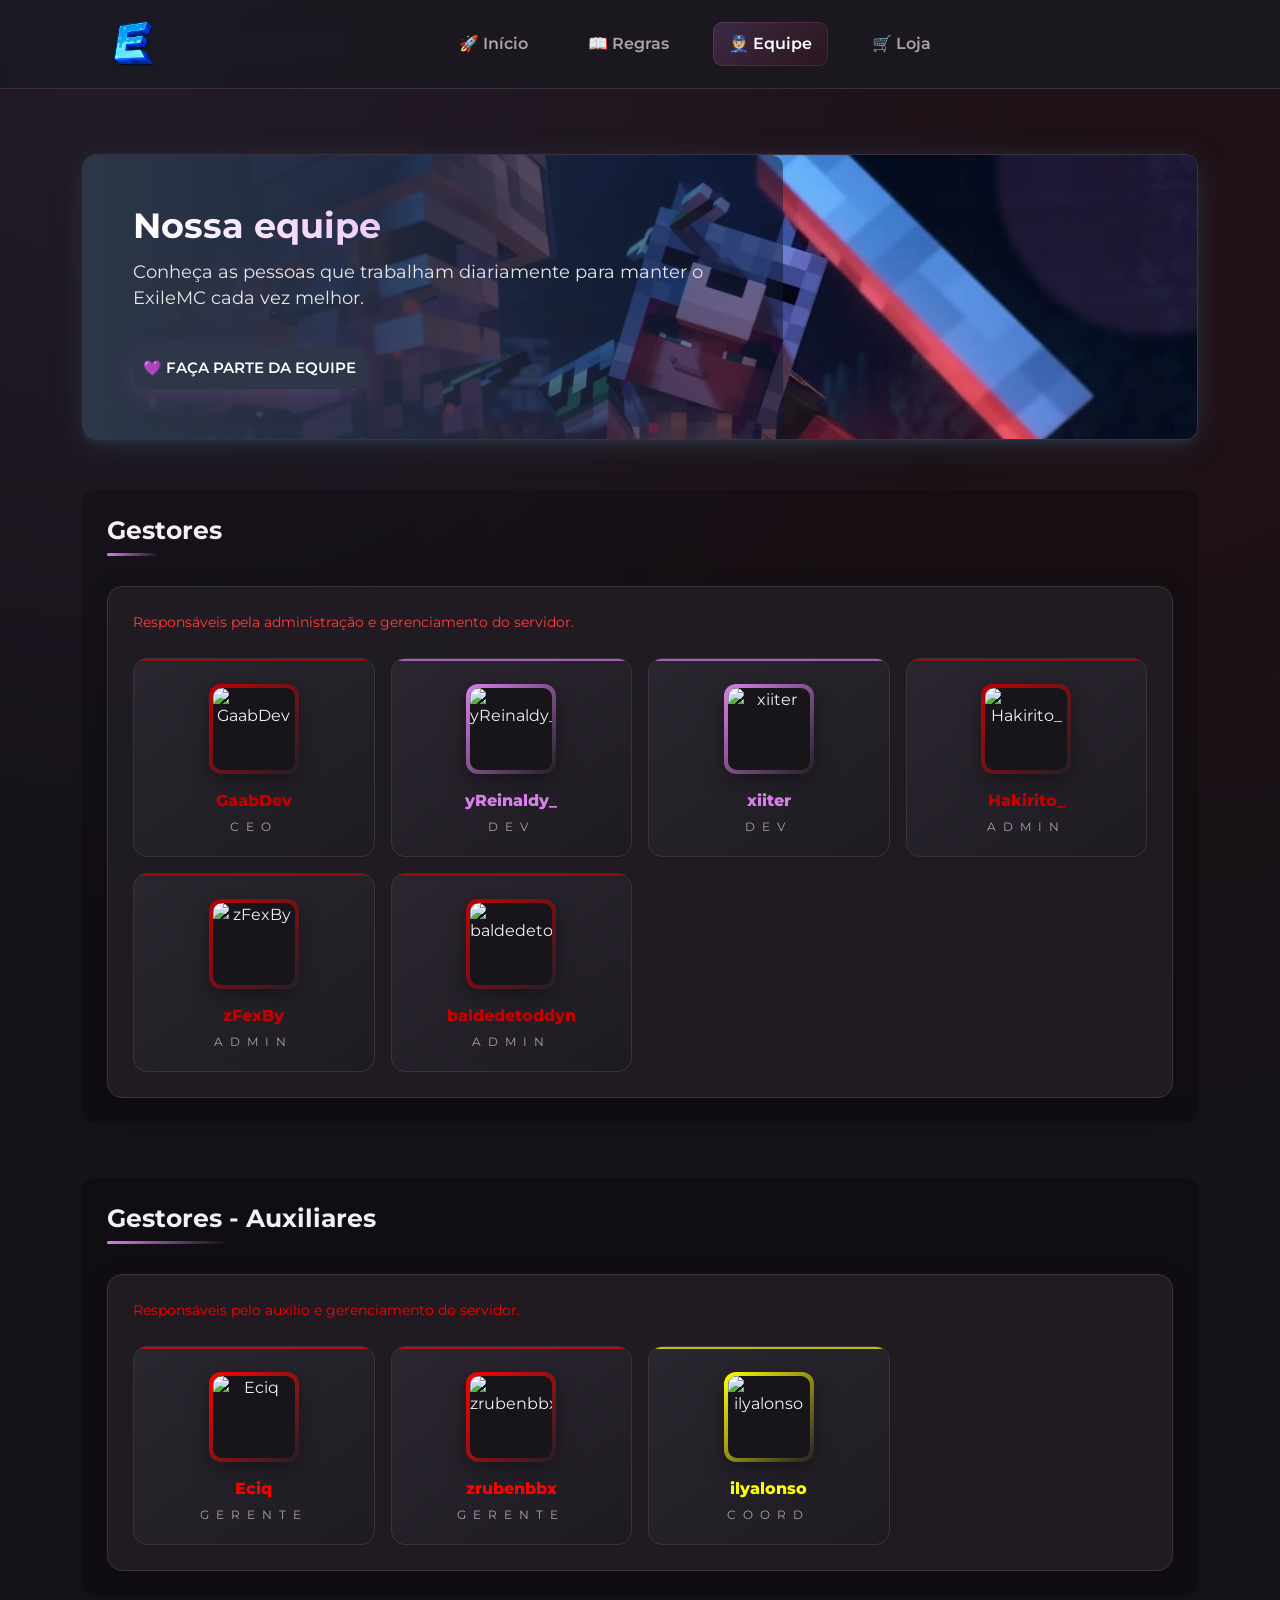
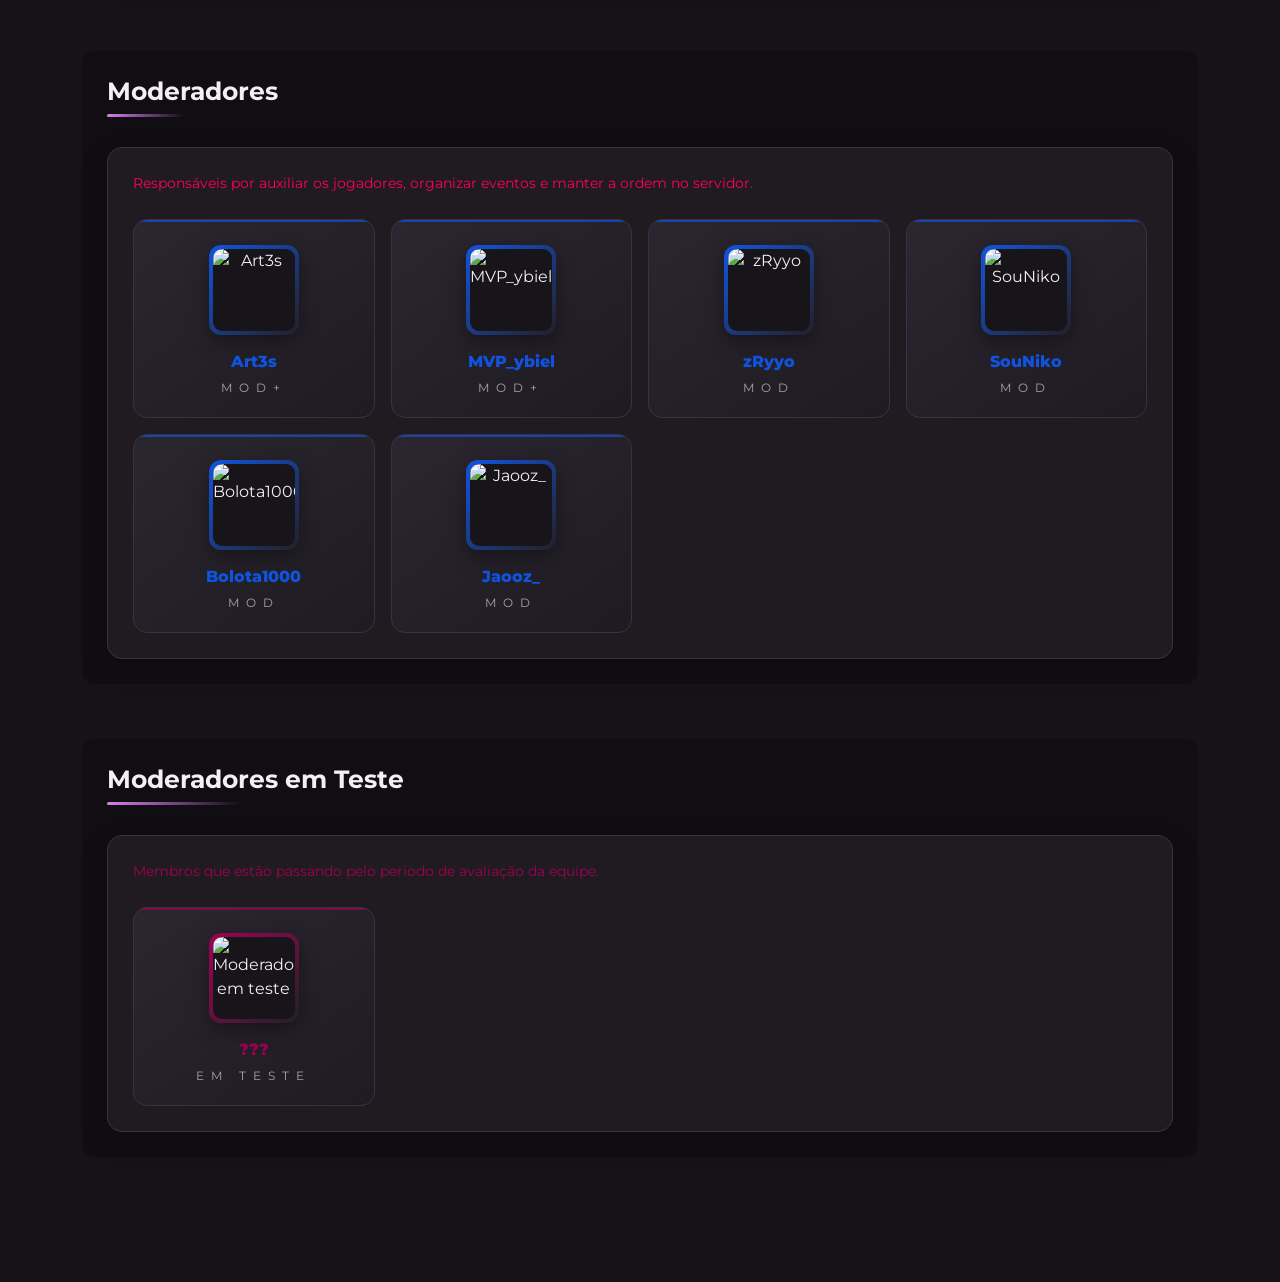
==== commit 15a6f1f3: "Update index.html" ====
--- a/equipe/index.html
+++ b/equipe/index.html
@@ -654,7 +654,7 @@
                             </p>
 
                             <p class="member-role">
-                                Desenvolvedor
+                                Dev
                             </p>
 
                         </div>
@@ -681,7 +681,7 @@
                             </p>
 
                             <p class="member-role">
-                                Desenvolvedor
+                                Dev
                             </p>
 
                         </div>
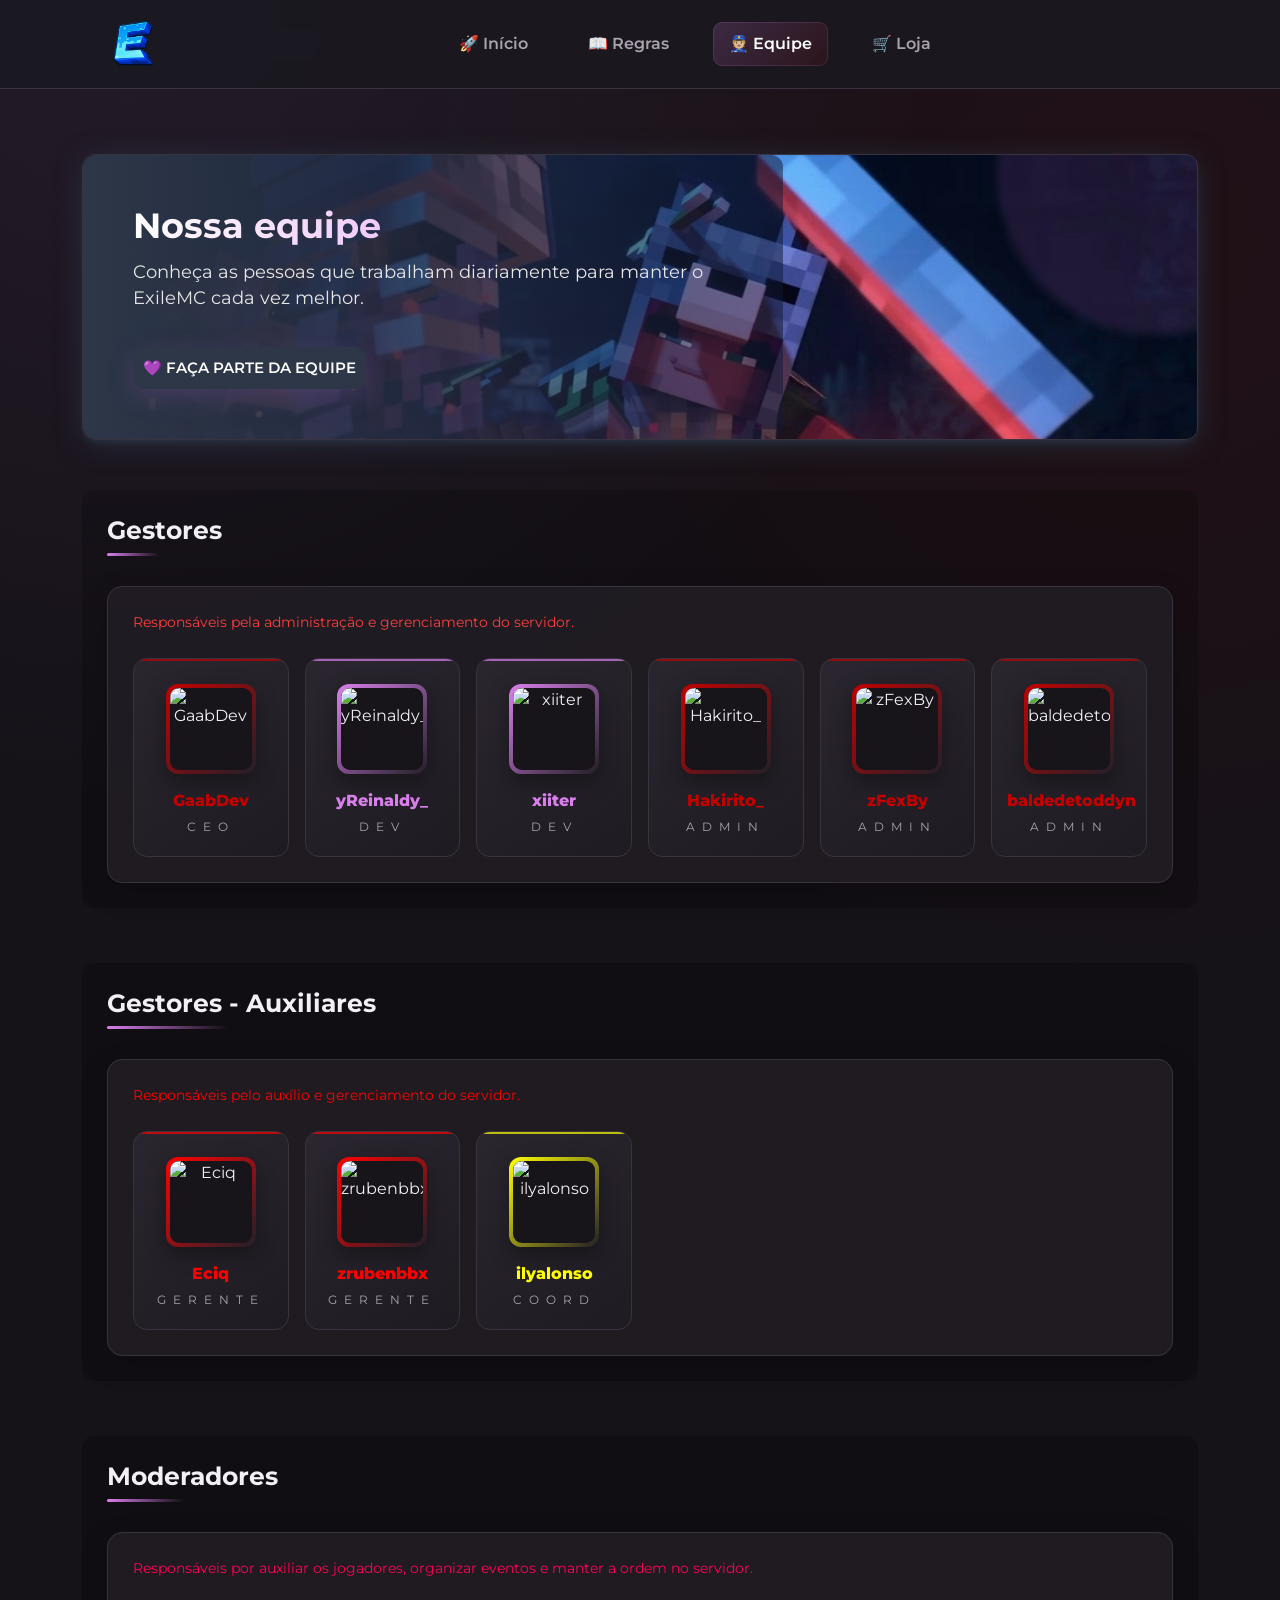
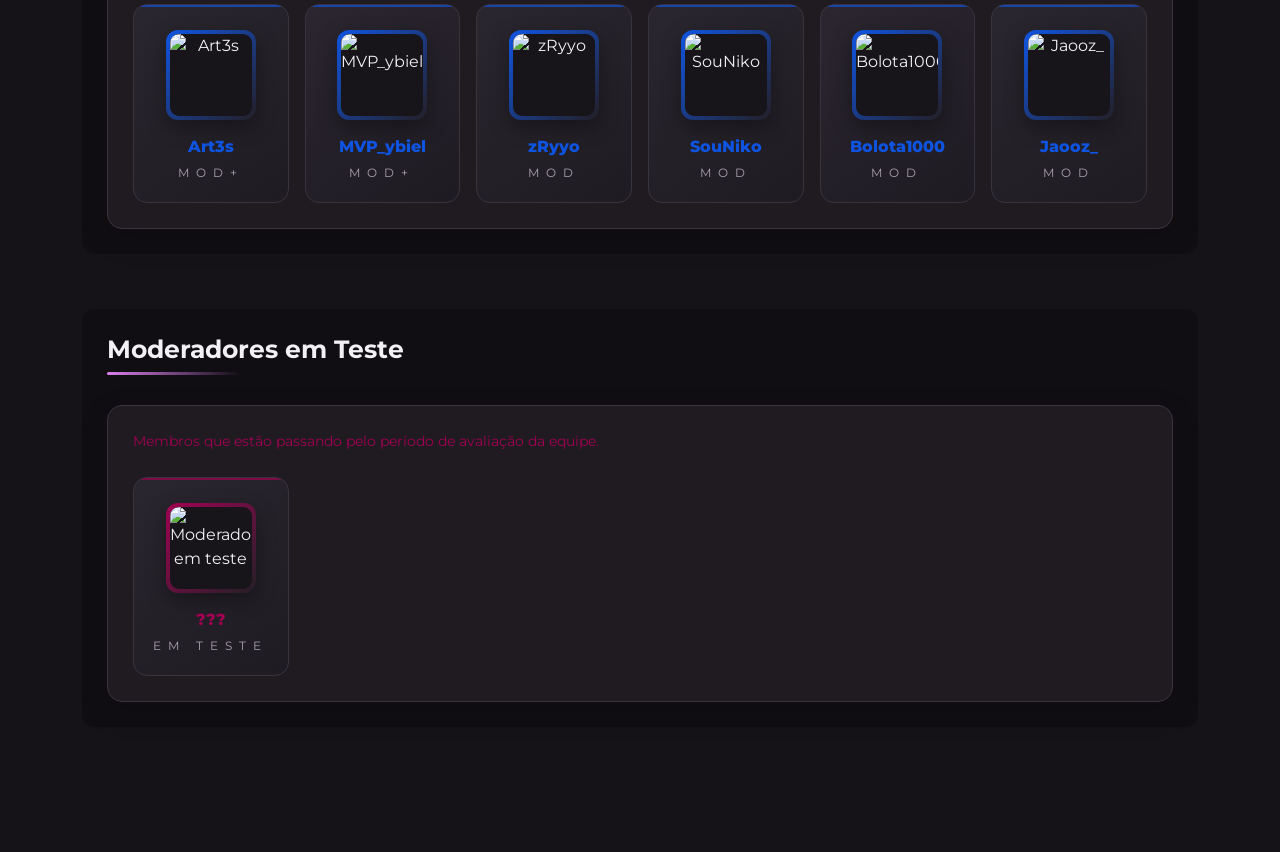
==== commit afe504f6: "Update github.io - ExileMC" ====
--- a/equipe/index.html
+++ b/equipe/index.html
@@ -608,7 +608,7 @@
 
                 <div class="row g-3">
 
-                    <div class="col-6 col-md-4 col-lg-3">
+                    <div class="col-6 col-md-4 col-lg-2">
 
                         <div
                                 class="member-card"
@@ -635,7 +635,7 @@
                     </div>
 					
 					
-                    <div class="col-6 col-md-4 col-lg-3">
+                    <div class="col-6 col-md-4 col-lg-2">
 
                         <div
                                 class="member-card"
@@ -662,7 +662,7 @@
                     </div>
 
 
-                    <div class="col-6 col-md-4 col-lg-3">
+                    <div class="col-6 col-md-4 col-lg-2">
 
                         <div
                                 class="member-card"
@@ -689,7 +689,7 @@
                     </div>							
 					
 					
-                    <div class="col-6 col-md-4 col-lg-3">
+                    <div class="col-6 col-md-4 col-lg-2">
 
                         <div
                                 class="member-card"
@@ -716,7 +716,7 @@
                     </div>					
 					
 					
-                    <div class="col-6 col-md-4 col-lg-3">
+                    <div class="col-6 col-md-4 col-lg-2">
 
                         <div
                                 class="member-card"
@@ -743,7 +743,7 @@
                     </div>
 					
 					
-                    <div class="col-6 col-md-4 col-lg-3">
+                    <div class="col-6 col-md-4 col-lg-2">
 
                         <div
                                 class="member-card"
@@ -799,7 +799,7 @@
 
                 <div class="row g-3">
 
-                    <div class="col-6 col-md-4 col-lg-3">
+                    <div class="col-6 col-md-4 col-lg-2">
 
                         <div
                                 class="member-card"
@@ -826,7 +826,7 @@
                     </div>
 					
 					
-                    <div class="col-6 col-md-4 col-lg-3">
+                    <div class="col-6 col-md-4 col-lg-2">
 
                         <div
                                 class="member-card"
@@ -853,7 +853,7 @@
                     </div>
 
 
-                    <div class="col-6 col-md-4 col-lg-3">
+                    <div class="col-6 col-md-4 col-lg-2">
 
                         <div
                                 class="member-card"
@@ -910,7 +910,7 @@
                 <div class="row g-3">
 
 
-                    <div class="col-6 col-md-4 col-lg-3">
+                    <div class="col-6 col-md-4 col-lg-2">
 
                         <div
                                 class="member-card"
@@ -937,7 +937,7 @@
                     </div>
 
 
-                    <div class="col-6 col-md-4 col-lg-3">
+                    <div class="col-6 col-md-4 col-lg-2">
 
                         <div
                                 class="member-card"
@@ -964,7 +964,7 @@
                     </div>
 
 
-                    <div class="col-6 col-md-4 col-lg-3">
+                    <div class="col-6 col-md-4 col-lg-2">
 
                         <div
                                 class="member-card"
@@ -991,7 +991,7 @@
                     </div>
 					
 					
-                    <div class="col-6 col-md-4 col-lg-3">
+                    <div class="col-6 col-md-4 col-lg-2">
 
                         <div
                                 class="member-card"
@@ -1018,7 +1018,7 @@
                     </div>					
 
 
-                    <div class="col-6 col-md-4 col-lg-3">
+                    <div class="col-6 col-md-4 col-lg-2">
 
                         <div
                                 class="member-card"
@@ -1045,7 +1045,7 @@
                     </div>
 					
 					
-                    <div class="col-6 col-md-4 col-lg-3">
+                    <div class="col-6 col-md-4 col-lg-2">
 
                         <div
                                 class="member-card"
@@ -1103,7 +1103,7 @@
                 <div class="row g-3">
 
 
-                    <div class="col-6 col-md-4 col-lg-3">
+                    <div class="col-6 col-md-4 col-lg-2">
 
                         <div
                                 class="member-card"
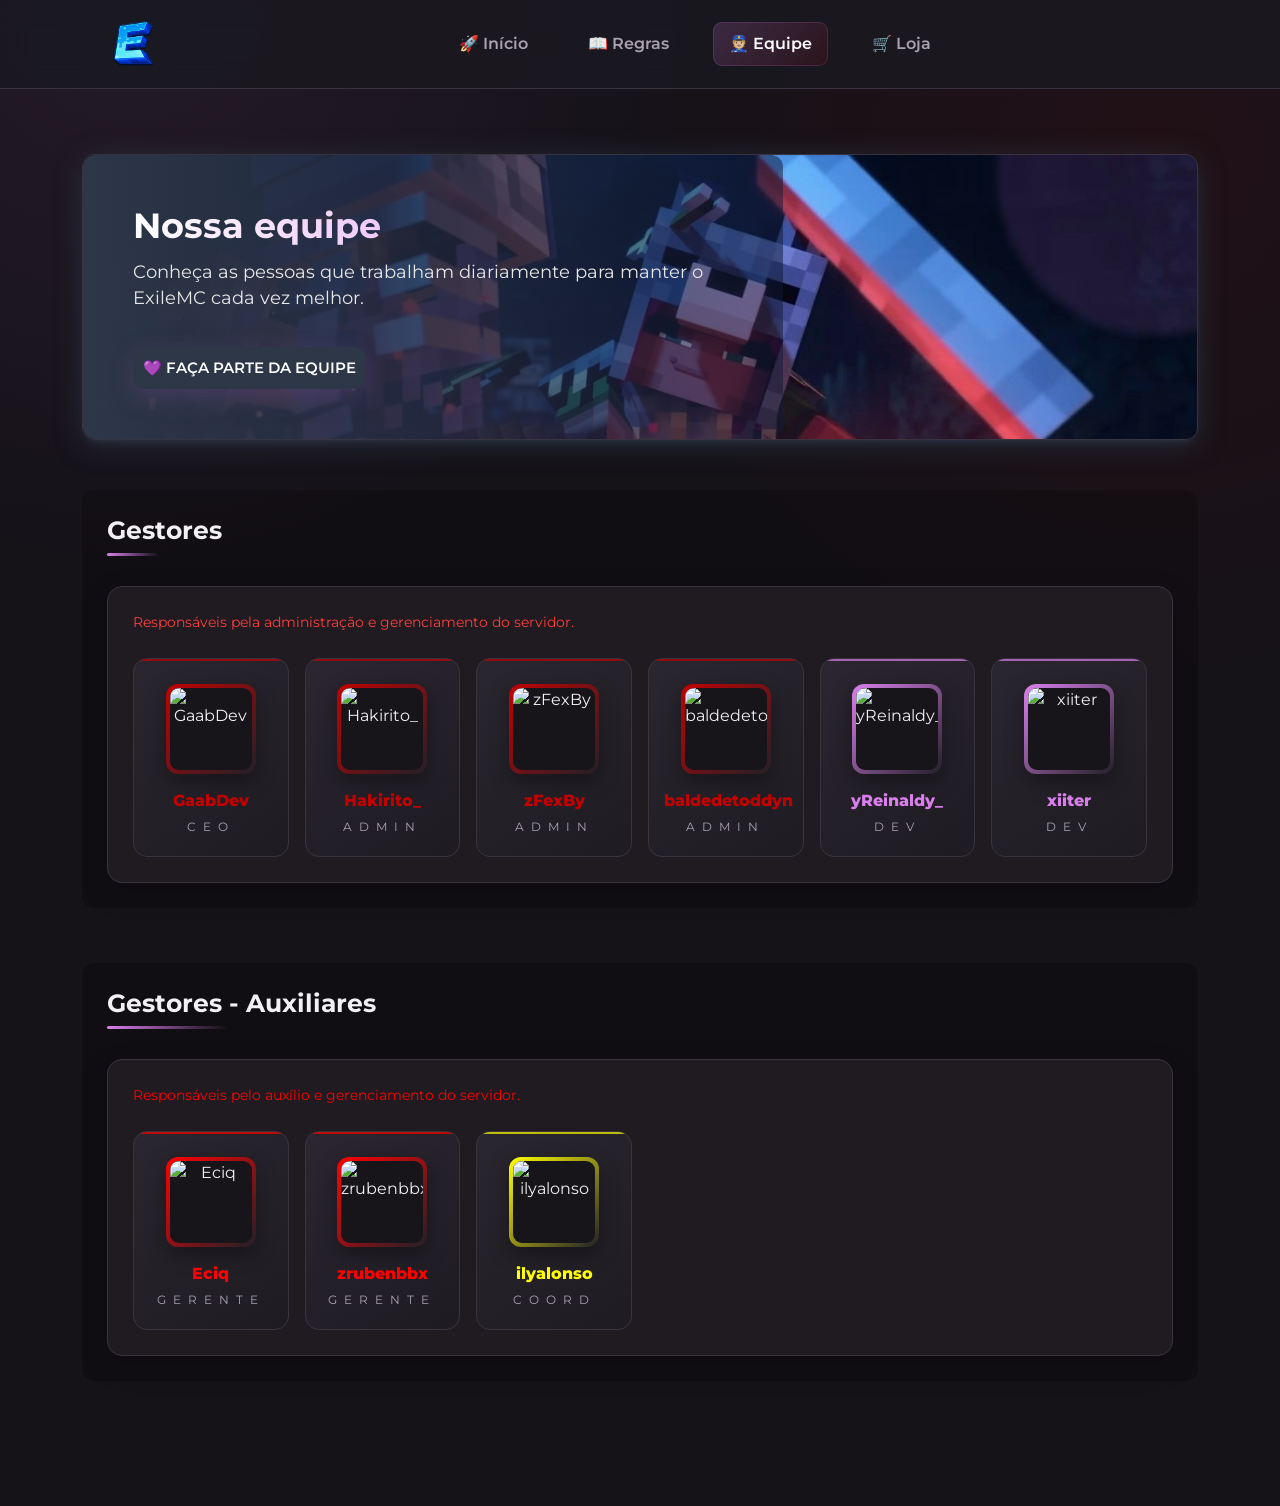
==== commit d08a4d59: "Update github.io - ExileMC" ====
--- a/equipe/index.html
+++ b/equipe/index.html
@@ -23,10 +23,6 @@
 
     <style>
 
-        /* =========================================================
-           EXILEMC - EQUIPE
-           Identidade visual
-        ========================================================= */
 
         :root {
             --bg: #151218;
@@ -66,9 +62,6 @@
             min-height: 100vh;
         }
 
-        /* =========================================================
-           NAVBAR
-        ========================================================= */
 
         .menu {
             background: rgba(27, 24, 32, .92) !important;
@@ -129,17 +122,11 @@
             box-shadow: 0 0 0 3px rgba(217, 127, 236, .12);
         }
 
-        /* =========================================================
-           CONTAINER
-        ========================================================= */
 
         .staffs {
             padding: 45px 0 70px;
         }
 
-        /* =========================================================
-           BANNER
-        ========================================================= */
 
         .banner {
             position: relative;
@@ -252,9 +239,6 @@
             box-shadow: 0 12px 30px rgba(157, 88, 173, .35);
         }
 
-        /* =========================================================
-           SECTION
-        ========================================================= */
 
         .members {
             margin-bottom: 55px;
@@ -309,9 +293,6 @@
             margin-bottom: 25px;
         }
 
-        /* =========================================================
-           MEMBER CARDS
-        ========================================================= */
 
         .member-card {
             height: 100%;
@@ -417,9 +398,6 @@
             letter-spacing: 7px;
         }
 
-        /* =========================================================
-           RESPONSIVIDADE
-        ========================================================= */
 
         @media (max-width: 768px) {
 
@@ -478,9 +456,6 @@
 
 <body>
 
-<!-- =========================================================
-     NAVBAR
-========================================================= -->
 
 <nav class="navbar navbar-expand-lg menu">
 
@@ -544,18 +519,9 @@
 </nav>
 
 
-<!-- =========================================================
-     CONTEÚDO
-========================================================= -->
-
 <div class="container">
 
     <main class="staffs">
-
-
-        <!-- =====================================================
-             BANNER
-        ====================================================== -->
 
         <section class="banner">
 
@@ -633,61 +599,7 @@
                         </div>
 
                     </div>
-					
-					
-                    <div class="col-6 col-md-4 col-lg-2">
-
-                        <div
-                                class="member-card"
-                                style="--member-color:#d97fec;">
-
-                            <div class="member-avatar">
-
-                                <img
-                                        src="https://minotar.net/helm/d6198e8b-cc7d-4639-9e33-8b1750a14e4e/100.png"
-                                        alt="yReinaldy_">
-
-                            </div>
-
-                            <p class="member-name">
-                                yReinaldy_
-                            </p>
-
-                            <p class="member-role">
-                                Dev
-                            </p>
-
-                        </div>
-
-                    </div>
-
-
-                    <div class="col-6 col-md-4 col-lg-2">
-
-                        <div
-                                class="member-card"
-                                style="--member-color:#d97fec;">
-
-                            <div class="member-avatar">
-
-                                <img
-                                        src="https://minotar.net/helm/9648d543-8bcc-434e-ab32-85ed6070e865/100.png"
-                                        alt="xiiter">
-
-                            </div>
-
-                            <p class="member-name">
-                                xiiter
-                            </p>
-
-                            <p class="member-role">
-                                Dev
-                            </p>
-
-                        </div>
-
-                    </div>							
-					
+												
 					
                     <div class="col-6 col-md-4 col-lg-2">
 
@@ -767,7 +679,61 @@
 
                         </div>
 
-                    </div>													
+                    </div>
+
+
+                    <div class="col-6 col-md-4 col-lg-2">
+
+                        <div
+                                class="member-card"
+                                style="--member-color:#d97fec;">
+
+                            <div class="member-avatar">
+
+                                <img
+                                        src="https://minotar.net/helm/d6198e8b-cc7d-4639-9e33-8b1750a14e4e/100.png"
+                                        alt="yReinaldy_">
+
+                            </div>
+
+                            <p class="member-name">
+                                yReinaldy_
+                            </p>
+
+                            <p class="member-role">
+                                Dev
+                            </p>
+
+                        </div>
+
+                    </div>
+
+
+                    <div class="col-6 col-md-4 col-lg-2">
+
+                        <div
+                                class="member-card"
+                                style="--member-color:#d97fec;">
+
+                            <div class="member-avatar">
+
+                                <img
+                                        src="https://minotar.net/helm/9648d543-8bcc-434e-ab32-85ed6070e865/100.png"
+                                        alt="xiiter">
+
+                            </div>
+
+                            <p class="member-name">
+                                xiiter
+                            </p>
+
+                            <p class="member-role">
+                                Dev
+                            </p>
+
+                        </div>
+
+                    </div>					
 
                 </div>
 
@@ -885,258 +851,6 @@
 
         </section>		
 
-
-        <!-- =====================================================
-             MODERADORES
-        ====================================================== -->
-
-        <section class="members">
-
-            <h3>
-                Moderadores
-            </h3>
-
-            <div class="group">
-
-                <p
-                        class="group-description"
-                        style="color:#ff0056;">
-
-                    Responsáveis por auxiliar os jogadores,
-                    organizar eventos e manter a ordem no servidor.
-
-                </p>
-
-                <div class="row g-3">
-
-
-                    <div class="col-6 col-md-4 col-lg-2">
-
-                        <div
-                                class="member-card"
-                                style="--member-color:#0f54e1;">
-
-                            <div class="member-avatar">
-
-                                <img
-                                        src="https://minotar.net/helm/73a56f81-b510-4fab-9886-de12340f229b/100.png"
-                                        alt="Art3s">
-
-                            </div>
-
-                            <p class="member-name">
-                                Art3s
-                            </p>
-
-                            <p class="member-role">
-                                Mod+
-                            </p>
-
-                        </div>
-
-                    </div>
-
-
-                    <div class="col-6 col-md-4 col-lg-2">
-
-                        <div
-                                class="member-card"
-                                style="--member-color:#0f54e1;">
-
-                            <div class="member-avatar">
-
-                                <img
-                                        src="https://minotar.net/helm/efe2b59c-046e-4664-8465-bf4950f12fd8/100.png"
-                                        alt="MVP_ybiel+">
-
-                            </div>
-
-                            <p class="member-name">
-                                MVP_ybiel
-                            </p>
-
-                            <p class="member-role">
-                                Mod+
-                            </p>
-
-                        </div>
-
-                    </div>
-
-
-                    <div class="col-6 col-md-4 col-lg-2">
-
-                        <div
-                                class="member-card"
-                                style="--member-color:#0f54e1;">
-
-                            <div class="member-avatar">
-
-                                <img
-                                        src="https://minotar.net/helm/15516dc1-b8c3-485f-ab09-7965454a71b5/100.png"
-                                        alt="zRyyo">
-
-                            </div>
-
-                            <p class="member-name">
-                                zRyyo
-                            </p>
-
-                            <p class="member-role">
-                                Mod
-                            </p>
-
-                        </div>
-
-                    </div>
-					
-					
-                    <div class="col-6 col-md-4 col-lg-2">
-
-                        <div
-                                class="member-card"
-                                style="--member-color:#0f54e1;">
-
-                            <div class="member-avatar">
-
-                                <img
-                                        src="https://minotar.net/helm/dfd600d7-e480-4169-8485-739b7e020b61/100.png"
-                                        alt="SouNiko">
-
-                            </div>
-
-                            <p class="member-name">
-                                SouNiko
-                            </p>
-
-                            <p class="member-role">
-                                Mod
-                            </p>
-
-                        </div>
-
-                    </div>					
-
-
-                    <div class="col-6 col-md-4 col-lg-2">
-
-                        <div
-                                class="member-card"
-                                style="--member-color:#0f54e1;">
-
-                            <div class="member-avatar">
-
-                                <img
-                                        src="https://minotar.net/helm/f0079de3-83c5-498e-9d6f-d8c762e8eb2f/100.png"
-                                        alt="Bolota1000">
-
-                            </div>
-
-                            <p class="member-name">
-                                Bolota1000
-                            </p>
-
-                            <p class="member-role">
-                                Mod
-                            </p>
-
-                        </div>
-
-                    </div>
-					
-					
-                    <div class="col-6 col-md-4 col-lg-2">
-
-                        <div
-                                class="member-card"
-                                style="--member-color:#0f54e1;">
-
-                            <div class="member-avatar">
-
-                                <img
-                                        src="https://minotar.net/helm/5e6c0c80-8f9e-4b7f-90f8-b5f1af5696d0/100.png"
-                                        alt="Jaooz_">
-
-                            </div>
-
-                            <p class="member-name">
-                                Jaooz_
-                            </p>
-
-                            <p class="member-role">
-                                Mod
-                            </p>
-
-                        </div>
-
-                    </div>					
-
-
-                </div>
-
-            </div>
-
-        </section>
-
-
-        <!-- =====================================================
-             MODERADORES EM TESTE
-        ====================================================== -->
-
-        <section class="members">
-
-            <h3>
-                Moderadores em Teste
-            </h3>
-
-            <div class="group">
-
-                <p
-                        class="group-description"
-                        style="color:#a10052;">
-
-                    Membros que estão passando pelo período
-                    de avaliação da equipe.
-
-                </p>
-
-                <div class="row g-3">
-
-
-                    <div class="col-6 col-md-4 col-lg-2">
-
-                        <div
-                                class="member-card"
-                                style="--member-color:#a10052;">
-
-                            <div class="member-avatar">
-
-                                <img
-                                        src="https://mineskin.eu/avatar/Steve/100"
-                                        alt="Moderador em teste">
-
-                            </div>
-
-                            <p class="member-name">
-                                ???
-                            </p>
-
-                            <p class="member-role">
-                                Em teste
-                            </p>
-
-                        </div>
-
-                    </div>
-
-
-                </div>
-
-            </div>
-
-        </section>
-
-
     </main>
 
 </div>
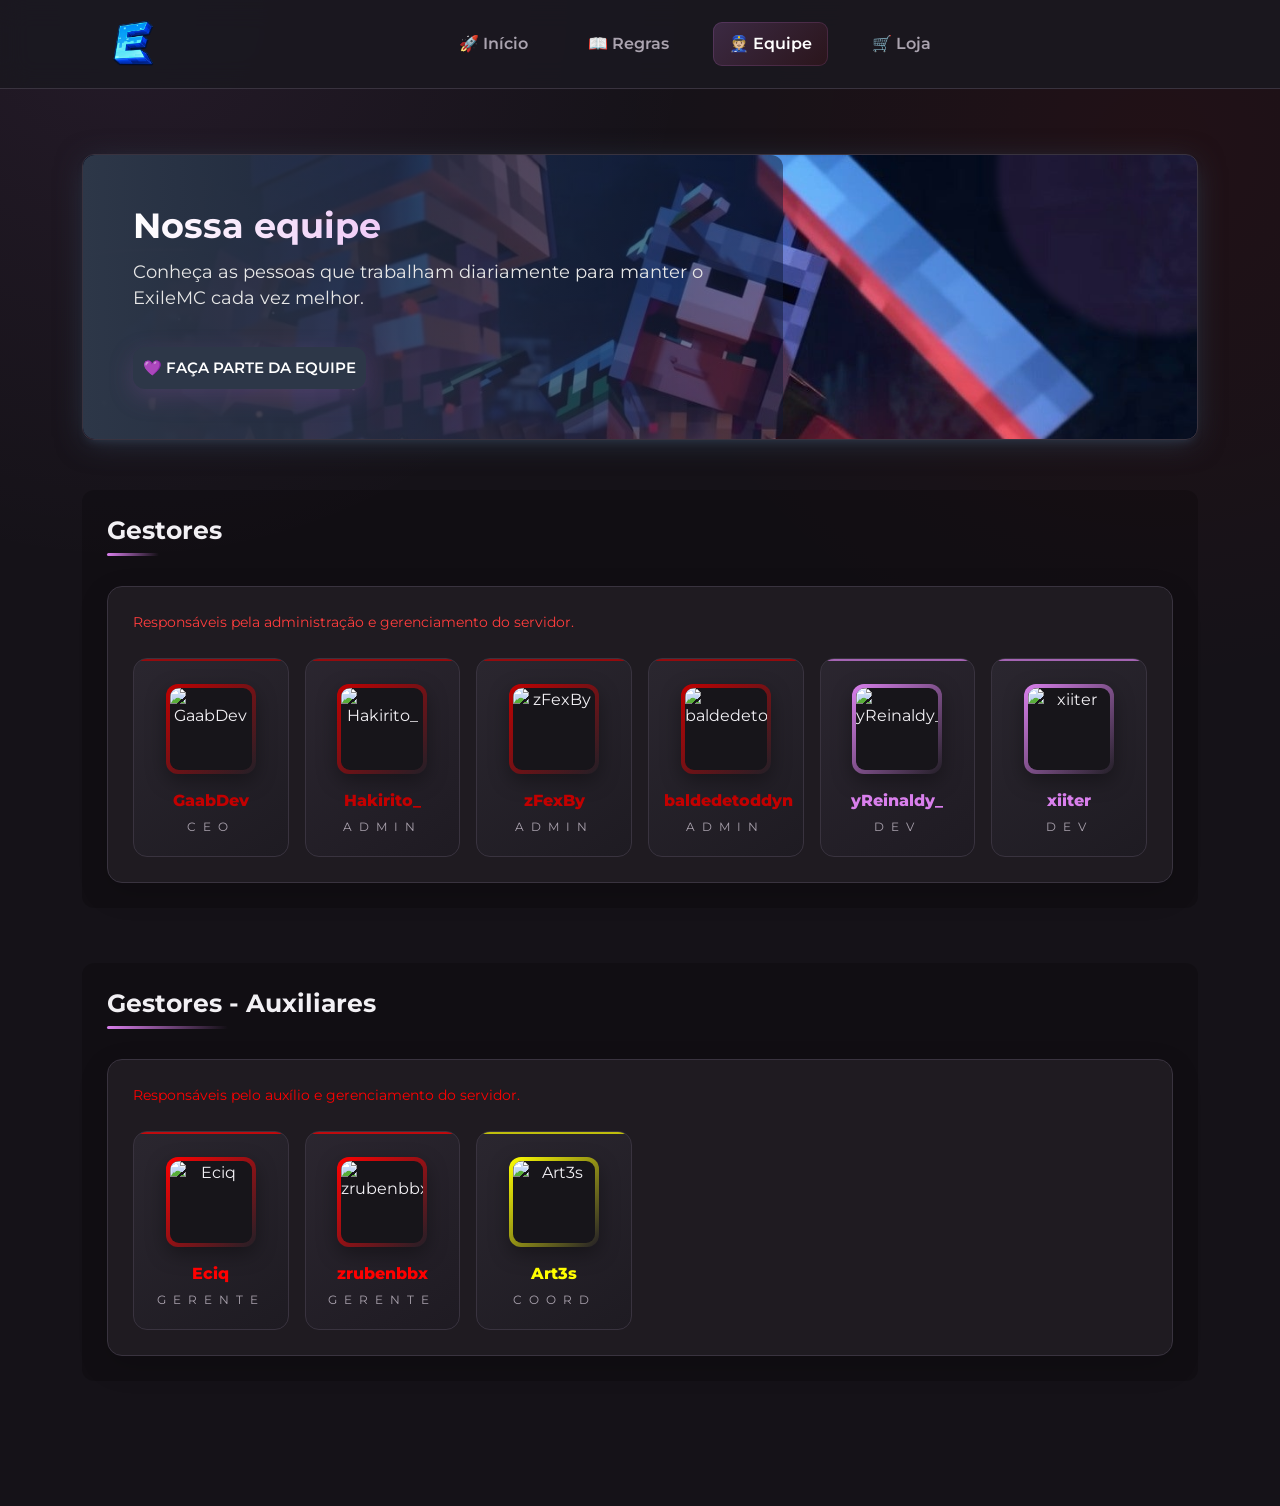
==== commit 1cf7f1d1: "Update github.io - ExileMC" ====
--- a/equipe/index.html
+++ b/equipe/index.html
@@ -1,879 +1,879 @@
-<!DOCTYPE html>
-<html lang="pt-BR">
-
-<head>
-    <meta charset="UTF-8">
-    <meta name="viewport" content="width=device-width, initial-scale=1.0">
-
-    <title>ExileMC - Equipe</title>
-
-    <link rel="icon"
-          type="image/png"
-          href="../library/equipe/lib-core/themes/server/server-icon.png"
-          sizes="64x64">
-
-    <link rel="stylesheet"
-          href="../library/equipe/lib-npm/bootstrap_5.0.2/dist/css/bootstrap.min.css">
-
-    <link rel="stylesheet"
-          href="../library/equipe/lib-boxicons_2.0.7/css/boxicons.min.css">
-
-    <link rel="stylesheet"
-          href="../library/equipe/lib-core/themes/website/assets/css/styles.css">
-
-    <style>
-
-
-        :root {
-            --bg: #151218;
-            --bg-secondary: #1b1820;
-            --card: #242127;
-            --card-hover: #2b2730;
-
-            --border: #39333f;
-            --border-light: #514957;
-
-            --text: #f2f0f4;
-            --text-muted: #a9a1ad;
-
-            --purple: #d97fec;
-            --purple-dark: #9d58ad;
-
-            --red: #c20000;
-            --red-light: #ff3d3d;
-
-            --pink: #ff0056;
-            --blue: #0f54e1;
-
-            --shadow: 0 15px 45px rgba(0, 0, 0, .35);
-        }
-
-        * {
-            box-sizing: border-box;
-        }
-
-        body {
-            background:
-                    radial-gradient(circle at 10% 0%, rgba(217, 127, 236, .08), transparent 30%),
-                    radial-gradient(circle at 90% 10%, rgba(194, 0, 0, .07), transparent 30%),
-                    var(--bg);
-
-            color: var(--text);
-            min-height: 100vh;
-        }
-
-
-        .menu {
-            background: rgba(27, 24, 32, .92) !important;
-            border-bottom: 1px solid var(--border);
-            backdrop-filter: blur(14px);
-            -webkit-backdrop-filter: blur(14px);
-            position: sticky;
-            top: 0;
-            z-index: 999;
-        }
-
-        .navbar-brand img {
-            width: 48px;
-            height: 48px;
-            object-fit: contain;
-            transition: .3s ease;
-        }
-
-        .navbar-brand img:hover {
-            transform: scale(1.08);
-        }
-
-        .navbar-nav {
-            gap: 8px;
-        }
-
-        .nav-link {
-            color: #aaa3af !important;
-            font-weight: 600;
-            padding: 10px 16px !important;
-            border-radius: 9px;
-            transition: .25s ease;
-            cursor: pointer;
-        }
-
-        .nav-link:hover {
-            color: #fff !important;
-            background: rgba(217, 127, 236, .08);
-        }
-
-        .nav-link.active {
-            color: #fff !important;
-            background: linear-gradient(
-                    135deg,
-                    rgba(217, 127, 236, .18),
-                    rgba(194, 0, 0, .10)
-            );
-            box-shadow: inset 0 0 0 1px rgba(217, 127, 236, .15);
-        }
-
-        .navbar-toggler {
-            border: 1px solid var(--border-light);
-            color: #fff;
-            padding: 8px 12px;
-        }
-
-        .navbar-toggler:focus {
-            box-shadow: 0 0 0 3px rgba(217, 127, 236, .12);
-        }
-
-
-        .staffs {
-            padding: 45px 0 70px;
-        }
-
-
-        .banner {
-            position: relative;
-            overflow: hidden;
-
-            min-height: 260px;
-
-            display: flex;
-            align-items: center;
-
-            margin-bottom: 50px;
-
-            border: 1px solid var(--border);
-            border-radius: 18px;
-
-            background:
-                    linear-gradient(
-                            110deg,
-                            rgba(217, 127, 236, .14),
-                            rgba(194, 0, 0, .08),
-                            rgba(36, 33, 39, .95)
-                    );
-
-            box-shadow: var(--shadow);
-        }
-
-        .banner::before {
-            content: "";
-            position: absolute;
-
-            width: 320px;
-            height: 320px;
-
-            right: -120px;
-            top: -140px;
-
-            background: rgba(217, 127, 236, .12);
-
-            border-radius: 50%;
-            filter: blur(5px);
-        }
-
-        .banner::after {
-            content: "";
-            position: absolute;
-
-            width: 200px;
-            height: 200px;
-
-            right: 180px;
-            bottom: -150px;
-
-            background: rgba(194, 0, 0, .12);
-
-            border-radius: 50%;
-            filter: blur(25px);
-        }
-
-        .banner .body {
-            position: relative;
-            z-index: 2;
-
-            padding: 45px;
-            max-width: 700px;
-        }
-
-        .banner h3 {
-            font-size: clamp(28px, 4vw, 42px);
-            font-weight: 800;
-            margin-bottom: 12px;
-
-            background: linear-gradient(
-                    90deg,
-                    #fff,
-                    var(--purple)
-            );
-
-            -webkit-background-clip: text;
-            -webkit-text-fill-color: transparent;
-        }
-
-        .banner p {
-            color: var(--text-muted);
-            font-size: 17px;
-            margin-bottom: 25px;
-        }
-
-        .banner button {
-            border: none;
-            border-radius: 9px;
-
-            padding: 12px 22px;
-
-            color: #fff;
-            font-weight: 700;
-
-            background: linear-gradient(
-                    135deg,
-                    var(--purple-dark),
-                    #743582
-            );
-
-            box-shadow: 0 8px 25px rgba(157, 88, 173, .25);
-
-            transition: .25s ease;
-        }
-
-        .banner button:hover {
-            transform: translateY(-2px);
-            box-shadow: 0 12px 30px rgba(157, 88, 173, .35);
-        }
-
-
-        .members {
-            margin-bottom: 55px;
-        }
-
-        .members > h3 {
-            position: relative;
-
-            display: inline-block;
-
-            font-size: 25px;
-            font-weight: 800;
-
-            margin-bottom: 8px;
-        }
-
-        .members > h3::after {
-            content: "";
-
-            display: block;
-
-            width: 45%;
-            height: 3px;
-
-            margin-top: 8px;
-
-            border-radius: 10px;
-
-            background: linear-gradient(
-                    90deg,
-                    var(--purple),
-                    transparent
-            );
-        }
-
-        .group {
-            margin-top: 20px;
-
-            padding: 25px;
-
-            background: rgba(36, 33, 39, .72);
-
-            border: 1px solid var(--border);
-            border-radius: 15px;
-
-            box-shadow: 0 10px 30px rgba(0, 0, 0, .15);
-        }
-
-        .group-description {
-            color: var(--text-muted);
-            font-size: 14px;
-            margin-bottom: 25px;
-        }
-
-
-        .member-card {
-            height: 100%;
-
-            padding: 25px 15px 20px;
-
-            text-align: center;
-
-            background:
-                    linear-gradient(
-                            145deg,
-                            rgba(43, 39, 48, .95),
-                            rgba(30, 27, 34, .95)
-                    );
-
-            border: 1px solid var(--border);
-
-            border-radius: 14px;
-
-            transition:
-                    transform .25s ease,
-                    border-color .25s ease,
-                    box-shadow .25s ease;
-
-            position: relative;
-            overflow: hidden;
-        }
-
-        .member-card::before {
-            content: "";
-
-            position: absolute;
-
-            left: 0;
-            top: 0;
-
-            width: 100%;
-            height: 2px;
-
-            background: var(--member-color, var(--purple));
-
-            opacity: .7;
-        }
-
-        .member-card:hover {
-            transform: translateY(-7px);
-
-            border-color: var(--member-color, var(--purple));
-
-            box-shadow:
-                    0 15px 35px rgba(0, 0, 0, .35),
-                    0 0 25px rgba(217, 127, 236, .06);
-        }
-
-        .member-avatar {
-            width: 90px;
-            height: 90px;
-
-            margin: 0 auto 15px;
-
-            padding: 4px;
-
-            border-radius: 12px;
-
-            background:
-                    linear-gradient(
-                            135deg,
-                            var(--member-color, var(--purple)),
-                            transparent
-                    );
-
-            box-shadow: 0 7px 20px rgba(0, 0, 0, .35);
-        }
-
-        .member-avatar img {
-            width: 100%;
-            height: 100%;
-
-            display: block;
-
-            border-radius: 9px;
-
-            image-rendering: pixelated;
-            background: #17151a;
-        }
-
-        .member-name {
-            margin: 0;
-
-            font-size: 16px;
-            font-weight: 800;
-
-            color: var(--member-color, var(--purple));
-        }
-
-        .member-role {
-            margin-top: 5px;
-            margin-bottom: 0;
-
-            color: var(--text-muted);
-            font-size: 12px;
-            text-transform: uppercase;
-            letter-spacing: 7px;
-        }
-
-
-        @media (max-width: 768px) {
-
-            .staffs {
-                padding: 25px 0 50px;
-            }
-
-            .banner {
-                min-height: 230px;
-                margin-bottom: 35px;
-            }
-
-            .banner .body {
-                padding: 30px;
-            }
-
-            .banner h3 {
-                font-size: 30px;
-            }
-
-            .group {
-                padding: 18px;
-            }
-
-            .navbar-nav {
-                padding: 15px 0;
-            }
-        }
-
-        @media (max-width: 576px) {
-
-            .banner .body {
-                padding: 25px;
-            }
-
-            .banner p {
-                font-size: 15px;
-            }
-
-            .members > h3 {
-                font-size: 22px;
-            }
-
-            .member-card {
-                padding: 20px 10px;
-            }
-
-            .member-avatar {
-                width: 75px;
-                height: 75px;
-            }
-        }
-
-    </style>
-</head>
-
-<body>
-
-
-<nav class="navbar navbar-expand-lg menu">
-
-    <div class="container">
-
-        <a class="navbar-brand" href="../">
-            <img
-                    src="../library/equipe/lib-core/themes/server/server-icon.png"
-                    alt="ExileMC">
-        </a>
-
-        <button
-                class="navbar-toggler"
-                type="button"
-                data-bs-toggle="collapse"
-                data-bs-target="#navbarSupportedContent"
-                aria-controls="navbarSupportedContent"
-                aria-expanded="false"
-                aria-label="Abrir menu">
-
-            <i class="bx bx-menu"></i>
-
-        </button>
-
-        <div
-                class="collapse navbar-collapse"
-                id="navbarSupportedContent">
-
-            <ul class="navbar-nav m-auto">
-
-                <li class="nav-item">
-                    <a class="nav-link" href="../">
-                        🚀 Início
-                    </a>
-                </li>
-
-                <li class="nav-item">
-                    <a class="nav-link" href="../regras/">
-                        📖 Regras
-                    </a>
-                </li>
-
-                <li class="nav-item">
-                    <a class="nav-link active" href="../equipe/">
-                        👮🏼 Equipe
-                    </a>
-                </li>
-
-                <li class="nav-item">
-                    <a class="nav-link" href="../loja/">
-                        🛒 Loja
-                    </a>
-                </li>
-
-            </ul>
-
-        </div>
-
-    </div>
-
-</nav>
-
-
-<div class="container">
-
-    <main class="staffs">
-
-        <section class="banner">
-
-            <div class="body">
-
-                <h3>
-                    Nossa equipe
-                </h3>
-
-                <p>
-                    Conheça as pessoas que trabalham diariamente
-                    para manter o ExileMC cada vez melhor.
-                </p>
-
-                <button
-                        onclick="window.open(
-                        'https://discord.gg/7HGa8jJqNe',
-                        '_blank'
-                    )">
-
-                    💜 Faça parte da equipe
-
-                </button>
-
-            </div>
-
-        </section>
-
-
-        <!-- =====================================================
-             GESTORES
-        ====================================================== -->
-
-        <section class="members">
-
-            <h3>
-                Gestores
-            </h3>
-
-            <div class="group">
-
-                <p
-                        class="group-description"
-                        style="color:#ff3d3d;">
-
-                    Responsáveis pela administração e gerenciamento
-                    do servidor.
-
-                </p>
-
-                <div class="row g-3">
-
-                    <div class="col-6 col-md-4 col-lg-2">
-
-                        <div
-                                class="member-card"
-                                style="--member-color:#c20000;">
-
-                            <div class="member-avatar">
-
-                                <img
-                                        src="https://minotar.net/helm/da559c91-c7da-462b-81e7-183329900618/100.png"
-                                        alt="GaabDev">
-
-                            </div>
-
-                            <p class="member-name">
-                                GaabDev
-                            </p>
-
-                            <p class="member-role">
-                                CEO
-                            </p>
-
-                        </div>
-
-                    </div>
-												
-					
-                    <div class="col-6 col-md-4 col-lg-2">
-
-                        <div
-                                class="member-card"
-                                style="--member-color:#c20000;">
-
-                            <div class="member-avatar">
-
-                                <img
-                                        src="https://minotar.net/helm/9773df2f-bc53-4935-ac11-adca8c9d7308/100.png"
-                                        alt="Hakirito_">
-
-                            </div>
-
-                            <p class="member-name">
-                                Hakirito_
-                            </p>
-
-                            <p class="member-role">
-                                Admin
-                            </p>
-
-                        </div>
-
-                    </div>					
-					
-					
-                    <div class="col-6 col-md-4 col-lg-2">
-
-                        <div
-                                class="member-card"
-                                style="--member-color:#c20000;">
-
-                            <div class="member-avatar">
-
-                                <img
-                                        src="https://minotar.net/helm/15954517-7be1-4664-8ea0-14427ea5402b/100.png"
-                                        alt="zFexBy">
-
-                            </div>
-
-                            <p class="member-name">
-                                zFexBy
-                            </p>
-
-                            <p class="member-role">
-                                Admin
-                            </p>
-
-                        </div>
-
-                    </div>
-					
-					
-                    <div class="col-6 col-md-4 col-lg-2">
-
-                        <div
-                                class="member-card"
-                                style="--member-color:#c20000;">
-
-                            <div class="member-avatar">
-
-                                <img
-                                        src="https://minotar.net/helm/304c48a7-278a-4e13-9fb6-8dcd65717cff/100.png"
-                                        alt="baldedetoddyn">
-
-                            </div>
-
-                            <p class="member-name">
-                                baldedetoddyn
-                            </p>
-
-                            <p class="member-role">
-                                Admin
-                            </p>
-
-                        </div>
-
-                    </div>
-
-
-                    <div class="col-6 col-md-4 col-lg-2">
-
-                        <div
-                                class="member-card"
-                                style="--member-color:#d97fec;">
-
-                            <div class="member-avatar">
-
-                                <img
-                                        src="https://minotar.net/helm/d6198e8b-cc7d-4639-9e33-8b1750a14e4e/100.png"
-                                        alt="yReinaldy_">
-
-                            </div>
-
-                            <p class="member-name">
-                                yReinaldy_
-                            </p>
-
-                            <p class="member-role">
-                                Dev
-                            </p>
-
-                        </div>
-
-                    </div>
-
-
-                    <div class="col-6 col-md-4 col-lg-2">
-
-                        <div
-                                class="member-card"
-                                style="--member-color:#d97fec;">
-
-                            <div class="member-avatar">
-
-                                <img
-                                        src="https://minotar.net/helm/9648d543-8bcc-434e-ab32-85ed6070e865/100.png"
-                                        alt="xiiter">
-
-                            </div>
-
-                            <p class="member-name">
-                                xiiter
-                            </p>
-
-                            <p class="member-role">
-                                Dev
-                            </p>
-
-                        </div>
-
-                    </div>					
-
-                </div>
-
-            </div>
-
-        </section>
-		
-		
-        <!-- =====================================================
-             AUXILIARES
-        ====================================================== -->
-
-        <section class="members">
-
-            <h3>
-                Gestores - Auxiliares
-            </h3>
-
-            <div class="group">
-
-                <p
-                        class="group-description"
-                        style="color:#ff0000;">
-
-                    Responsáveis pelo auxílio e gerenciamento
-                    do servidor.
-
-                </p>
-
-                <div class="row g-3">
-
-                    <div class="col-6 col-md-4 col-lg-2">
-
-                        <div
-                                class="member-card"
-                                style="--member-color:#ff0000;">
-
-                            <div class="member-avatar">
-
-                                <img
-                                        src="https://minotar.net/helm/3b6831be-6f21-4cd4-8513-0926dcb3e654/100.png"
-                                        alt="Eciq">
-
-                            </div>
-
-                            <p class="member-name">
-                                Eciq
-                            </p>
-
-                            <p class="member-role">
-                                Gerente
-                            </p>
-
-                        </div>
-
-                    </div>
-					
-					
-                    <div class="col-6 col-md-4 col-lg-2">
-
-                        <div
-                                class="member-card"
-                                style="--member-color:#ff0000;">
-
-                            <div class="member-avatar">
-
-                                <img
-                                        src="https://minotar.net/helm/91e01dff-2013-46d6-98ae-a6cde888cea8/100.png"
-                                        alt="zrubenbbx">
-
-                            </div>
-
-                            <p class="member-name">
-                                zrubenbbx
-                            </p>
-
-                            <p class="member-role">
-                                Gerente
-                            </p>
-
-                        </div>
-
-                    </div>
-
-
-                    <div class="col-6 col-md-4 col-lg-2">
-
-                        <div
-                                class="member-card"
-                                style="--member-color:#FFFF00;">
-
-                            <div class="member-avatar">
-
-                                <img
-                                        src="https://minotar.net/helm/b2d81816-162c-40f4-ba85-bcd81c6ef799/100.png"
-                                        alt="ilyalonso">
-
-                            </div>
-
-                            <p class="member-name">
-                                ilyalonso
-                            </p>
-
-                            <p class="member-role">
-                                Coord
-                            </p>
-
-                        </div>
-
-                    </div>							
-					
-                </div>
-
-            </div>
-
-        </section>		
-
-    </main>
-
-</div>
-
-
-<!-- =========================================================
-     SCRIPTS
-========================================================= -->
-
-<script src="../library/equipe/jquery-3.6.0.min.js"></script>
-
-<script src="../library/equipe/lib-npm/_popperjs/core_2.9.2/dist/umd/popper.min.js"></script>
-
-<script src="../library/equipe/lib-npm/bootstrap_5.0.2/dist/js/bootstrap.min.js"></script>
-
-<script src="../library/equipe/lib-ajax/libs/toastr_js/2.0.1/js/toastr.html"></script>
-
-<script src="../library/equipe/lib-ajax/libs/clipboard_js/2.0.6/clipboard.min.html"></script>
-
-<script src="../library/equipe/lib-core/themes/website/assets/js/javascript.js"></script>
-
-<script src="../library/equipe/lib-core/themes/website/assets/js/sweetalert/sweetalert.js"></script>
-
-</body>
-
-</html>
+<!DOCTYPE html>
+<html lang="pt-BR">
+
+<head>
+    <meta charset="UTF-8">
+    <meta name="viewport" content="width=device-width, initial-scale=1.0">
+
+    <title>ExileMC - Equipe</title>
+
+    <link rel="icon"
+          type="image/png"
+          href="../library/equipe/lib-core/themes/server/server-icon.png"
+          sizes="64x64">
+
+    <link rel="stylesheet"
+          href="../library/equipe/lib-npm/bootstrap_5.0.2/dist/css/bootstrap.min.css">
+
+    <link rel="stylesheet"
+          href="../library/equipe/lib-boxicons_2.0.7/css/boxicons.min.css">
+
+    <link rel="stylesheet"
+          href="../library/equipe/lib-core/themes/website/assets/css/styles.css">
+
+    <style>
+
+
+        :root {
+            --bg: #151218;
+            --bg-secondary: #1b1820;
+            --card: #242127;
+            --card-hover: #2b2730;
+
+            --border: #39333f;
+            --border-light: #514957;
+
+            --text: #f2f0f4;
+            --text-muted: #a9a1ad;
+
+            --purple: #d97fec;
+            --purple-dark: #9d58ad;
+
+            --red: #c20000;
+            --red-light: #ff3d3d;
+
+            --pink: #ff0056;
+            --blue: #0f54e1;
+
+            --shadow: 0 15px 45px rgba(0, 0, 0, .35);
+        }
+
+        * {
+            box-sizing: border-box;
+        }
+
+        body {
+            background:
+                    radial-gradient(circle at 10% 0%, rgba(217, 127, 236, .08), transparent 30%),
+                    radial-gradient(circle at 90% 10%, rgba(194, 0, 0, .07), transparent 30%),
+                    var(--bg);
+
+            color: var(--text);
+            min-height: 100vh;
+        }
+
+
+        .menu {
+            background: rgba(27, 24, 32, .92) !important;
+            border-bottom: 1px solid var(--border);
+            backdrop-filter: blur(14px);
+            -webkit-backdrop-filter: blur(14px);
+            position: sticky;
+            top: 0;
+            z-index: 999;
+        }
+
+        .navbar-brand img {
+            width: 48px;
+            height: 48px;
+            object-fit: contain;
+            transition: .3s ease;
+        }
+
+        .navbar-brand img:hover {
+            transform: scale(1.08);
+        }
+
+        .navbar-nav {
+            gap: 8px;
+        }
+
+        .nav-link {
+            color: #aaa3af !important;
+            font-weight: 600;
+            padding: 10px 16px !important;
+            border-radius: 9px;
+            transition: .25s ease;
+            cursor: pointer;
+        }
+
+        .nav-link:hover {
+            color: #fff !important;
+            background: rgba(217, 127, 236, .08);
+        }
+
+        .nav-link.active {
+            color: #fff !important;
+            background: linear-gradient(
+                    135deg,
+                    rgba(217, 127, 236, .18),
+                    rgba(194, 0, 0, .10)
+            );
+            box-shadow: inset 0 0 0 1px rgba(217, 127, 236, .15);
+        }
+
+        .navbar-toggler {
+            border: 1px solid var(--border-light);
+            color: #fff;
+            padding: 8px 12px;
+        }
+
+        .navbar-toggler:focus {
+            box-shadow: 0 0 0 3px rgba(217, 127, 236, .12);
+        }
+
+
+        .staffs {
+            padding: 45px 0 70px;
+        }
+
+
+        .banner {
+            position: relative;
+            overflow: hidden;
+
+            min-height: 260px;
+
+            display: flex;
+            align-items: center;
+
+            margin-bottom: 50px;
+
+            border: 1px solid var(--border);
+            border-radius: 18px;
+
+            background:
+                    linear-gradient(
+                            110deg,
+                            rgba(217, 127, 236, .14),
+                            rgba(194, 0, 0, .08),
+                            rgba(36, 33, 39, .95)
+                    );
+
+            box-shadow: var(--shadow);
+        }
+
+        .banner::before {
+            content: "";
+            position: absolute;
+
+            width: 320px;
+            height: 320px;
+
+            right: -120px;
+            top: -140px;
+
+            background: rgba(217, 127, 236, .12);
+
+            border-radius: 50%;
+            filter: blur(5px);
+        }
+
+        .banner::after {
+            content: "";
+            position: absolute;
+
+            width: 200px;
+            height: 200px;
+
+            right: 180px;
+            bottom: -150px;
+
+            background: rgba(194, 0, 0, .12);
+
+            border-radius: 50%;
+            filter: blur(25px);
+        }
+
+        .banner .body {
+            position: relative;
+            z-index: 2;
+
+            padding: 45px;
+            max-width: 700px;
+        }
+
+        .banner h3 {
+            font-size: clamp(28px, 4vw, 42px);
+            font-weight: 800;
+            margin-bottom: 12px;
+
+            background: linear-gradient(
+                    90deg,
+                    #fff,
+                    var(--purple)
+            );
+
+            -webkit-background-clip: text;
+            -webkit-text-fill-color: transparent;
+        }
+
+        .banner p {
+            color: var(--text-muted);
+            font-size: 17px;
+            margin-bottom: 25px;
+        }
+
+        .banner button {
+            border: none;
+            border-radius: 9px;
+
+            padding: 12px 22px;
+
+            color: #fff;
+            font-weight: 700;
+
+            background: linear-gradient(
+                    135deg,
+                    var(--purple-dark),
+                    #743582
+            );
+
+            box-shadow: 0 8px 25px rgba(157, 88, 173, .25);
+
+            transition: .25s ease;
+        }
+
+        .banner button:hover {
+            transform: translateY(-2px);
+            box-shadow: 0 12px 30px rgba(157, 88, 173, .35);
+        }
+
+
+        .members {
+            margin-bottom: 55px;
+        }
+
+        .members > h3 {
+            position: relative;
+
+            display: inline-block;
+
+            font-size: 25px;
+            font-weight: 800;
+
+            margin-bottom: 8px;
+        }
+
+        .members > h3::after {
+            content: "";
+
+            display: block;
+
+            width: 45%;
+            height: 3px;
+
+            margin-top: 8px;
+
+            border-radius: 10px;
+
+            background: linear-gradient(
+                    90deg,
+                    var(--purple),
+                    transparent
+            );
+        }
+
+        .group {
+            margin-top: 20px;
+
+            padding: 25px;
+
+            background: rgba(36, 33, 39, .72);
+
+            border: 1px solid var(--border);
+            border-radius: 15px;
+
+            box-shadow: 0 10px 30px rgba(0, 0, 0, .15);
+        }
+
+        .group-description {
+            color: var(--text-muted);
+            font-size: 14px;
+            margin-bottom: 25px;
+        }
+
+
+        .member-card {
+            height: 100%;
+
+            padding: 25px 15px 20px;
+
+            text-align: center;
+
+            background:
+                    linear-gradient(
+                            145deg,
+                            rgba(43, 39, 48, .95),
+                            rgba(30, 27, 34, .95)
+                    );
+
+            border: 1px solid var(--border);
+
+            border-radius: 14px;
+
+            transition:
+                    transform .25s ease,
+                    border-color .25s ease,
+                    box-shadow .25s ease;
+
+            position: relative;
+            overflow: hidden;
+        }
+
+        .member-card::before {
+            content: "";
+
+            position: absolute;
+
+            left: 0;
+            top: 0;
+
+            width: 100%;
+            height: 2px;
+
+            background: var(--member-color, var(--purple));
+
+            opacity: .7;
+        }
+
+        .member-card:hover {
+            transform: translateY(-7px);
+
+            border-color: var(--member-color, var(--purple));
+
+            box-shadow:
+                    0 15px 35px rgba(0, 0, 0, .35),
+                    0 0 25px rgba(217, 127, 236, .06);
+        }
+
+        .member-avatar {
+            width: 90px;
+            height: 90px;
+
+            margin: 0 auto 15px;
+
+            padding: 4px;
+
+            border-radius: 12px;
+
+            background:
+                    linear-gradient(
+                            135deg,
+                            var(--member-color, var(--purple)),
+                            transparent
+                    );
+
+            box-shadow: 0 7px 20px rgba(0, 0, 0, .35);
+        }
+
+        .member-avatar img {
+            width: 100%;
+            height: 100%;
+
+            display: block;
+
+            border-radius: 9px;
+
+            image-rendering: pixelated;
+            background: #17151a;
+        }
+
+        .member-name {
+            margin: 0;
+
+            font-size: 16px;
+            font-weight: 800;
+
+            color: var(--member-color, var(--purple));
+        }
+
+        .member-role {
+            margin-top: 5px;
+            margin-bottom: 0;
+
+            color: var(--text-muted);
+            font-size: 12px;
+            text-transform: uppercase;
+            letter-spacing: 7px;
+        }
+
+
+        @media (max-width: 768px) {
+
+            .staffs {
+                padding: 25px 0 50px;
+            }
+
+            .banner {
+                min-height: 230px;
+                margin-bottom: 35px;
+            }
+
+            .banner .body {
+                padding: 30px;
+            }
+
+            .banner h3 {
+                font-size: 30px;
+            }
+
+            .group {
+                padding: 18px;
+            }
+
+            .navbar-nav {
+                padding: 15px 0;
+            }
+        }
+
+        @media (max-width: 576px) {
+
+            .banner .body {
+                padding: 25px;
+            }
+
+            .banner p {
+                font-size: 15px;
+            }
+
+            .members > h3 {
+                font-size: 22px;
+            }
+
+            .member-card {
+                padding: 20px 10px;
+            }
+
+            .member-avatar {
+                width: 75px;
+                height: 75px;
+            }
+        }
+
+    </style>
+</head>
+
+<body>
+
+
+<nav class="navbar navbar-expand-lg menu">
+
+    <div class="container">
+
+        <a class="navbar-brand" href="../">
+            <img
+                    src="../library/equipe/lib-core/themes/server/server-icon.png"
+                    alt="ExileMC">
+        </a>
+
+        <button
+                class="navbar-toggler"
+                type="button"
+                data-bs-toggle="collapse"
+                data-bs-target="#navbarSupportedContent"
+                aria-controls="navbarSupportedContent"
+                aria-expanded="false"
+                aria-label="Abrir menu">
+
+            <i class="bx bx-menu"></i>
+
+        </button>
+
+        <div
+                class="collapse navbar-collapse"
+                id="navbarSupportedContent">
+
+            <ul class="navbar-nav m-auto">
+
+                <li class="nav-item">
+                    <a class="nav-link" href="../">
+                        🚀 Início
+                    </a>
+                </li>
+
+                <li class="nav-item">
+                    <a class="nav-link" href="../regras/">
+                        📖 Regras
+                    </a>
+                </li>
+
+                <li class="nav-item">
+                    <a class="nav-link active" href="../equipe/">
+                        👮🏼 Equipe
+                    </a>
+                </li>
+
+                <li class="nav-item">
+                    <a class="nav-link" href="../loja/">
+                        🛒 Loja
+                    </a>
+                </li>
+
+            </ul>
+
+        </div>
+
+    </div>
+
+</nav>
+
+
+<div class="container">
+
+    <main class="staffs">
+
+        <section class="banner">
+
+            <div class="body">
+
+                <h3>
+                    Nossa equipe
+                </h3>
+
+                <p>
+                    Conheça as pessoas que trabalham diariamente
+                    para manter o ExileMC cada vez melhor.
+                </p>
+
+                <button
+                        onclick="window.open(
+                        'https://discord.gg/7HGa8jJqNe',
+                        '_blank'
+                    )">
+
+                    💜 Faça parte da equipe
+
+                </button>
+
+            </div>
+
+        </section>
+
+
+        <!-- =====================================================
+             GESTORES
+        ====================================================== -->
+
+        <section class="members">
+
+            <h3>
+                Gestores
+            </h3>
+
+            <div class="group">
+
+                <p
+                        class="group-description"
+                        style="color:#ff3d3d;">
+
+                    Responsáveis pela administração e gerenciamento
+                    do servidor.
+
+                </p>
+
+                <div class="row g-3">
+
+                    <div class="col-6 col-md-4 col-lg-2">
+
+                        <div
+                                class="member-card"
+                                style="--member-color:#c20000;">
+
+                            <div class="member-avatar">
+
+                                <img
+                                        src="https://minotar.net/helm/da559c91-c7da-462b-81e7-183329900618/100.png"
+                                        alt="GaabDev">
+
+                            </div>
+
+                            <p class="member-name">
+                                GaabDev
+                            </p>
+
+                            <p class="member-role">
+                                CEO
+                            </p>
+
+                        </div>
+
+                    </div>
+												
+					
+                    <div class="col-6 col-md-4 col-lg-2">
+
+                        <div
+                                class="member-card"
+                                style="--member-color:#c20000;">
+
+                            <div class="member-avatar">
+
+                                <img
+                                        src="https://minotar.net/helm/9773df2f-bc53-4935-ac11-adca8c9d7308/100.png"
+                                        alt="Hakirito_">
+
+                            </div>
+
+                            <p class="member-name">
+                                Hakirito_
+                            </p>
+
+                            <p class="member-role">
+                                Admin
+                            </p>
+
+                        </div>
+
+                    </div>					
+					
+					
+                    <div class="col-6 col-md-4 col-lg-2">
+
+                        <div
+                                class="member-card"
+                                style="--member-color:#c20000;">
+
+                            <div class="member-avatar">
+
+                                <img
+                                        src="https://minotar.net/helm/15954517-7be1-4664-8ea0-14427ea5402b/100.png"
+                                        alt="zFexBy">
+
+                            </div>
+
+                            <p class="member-name">
+                                zFexBy
+                            </p>
+
+                            <p class="member-role">
+                                Admin
+                            </p>
+
+                        </div>
+
+                    </div>
+					
+					
+                    <div class="col-6 col-md-4 col-lg-2">
+
+                        <div
+                                class="member-card"
+                                style="--member-color:#c20000;">
+
+                            <div class="member-avatar">
+
+                                <img
+                                        src="https://minotar.net/helm/304c48a7-278a-4e13-9fb6-8dcd65717cff/100.png"
+                                        alt="baldedetoddyn">
+
+                            </div>
+
+                            <p class="member-name">
+                                baldedetoddyn
+                            </p>
+
+                            <p class="member-role">
+                                Admin
+                            </p>
+
+                        </div>
+
+                    </div>
+
+
+                    <div class="col-6 col-md-4 col-lg-2">
+
+                        <div
+                                class="member-card"
+                                style="--member-color:#d97fec;">
+
+                            <div class="member-avatar">
+
+                                <img
+                                        src="https://minotar.net/helm/d6198e8b-cc7d-4639-9e33-8b1750a14e4e/100.png"
+                                        alt="yReinaldy_">
+
+                            </div>
+
+                            <p class="member-name">
+                                yReinaldy_
+                            </p>
+
+                            <p class="member-role">
+                                Dev
+                            </p>
+
+                        </div>
+
+                    </div>
+
+
+                    <div class="col-6 col-md-4 col-lg-2">
+
+                        <div
+                                class="member-card"
+                                style="--member-color:#d97fec;">
+
+                            <div class="member-avatar">
+
+                                <img
+                                        src="https://minotar.net/helm/9648d543-8bcc-434e-ab32-85ed6070e865/100.png"
+                                        alt="xiiter">
+
+                            </div>
+
+                            <p class="member-name">
+                                xiiter
+                            </p>
+
+                            <p class="member-role">
+                                Dev
+                            </p>
+
+                        </div>
+
+                    </div>					
+
+                </div>
+
+            </div>
+
+        </section>
+		
+		
+        <!-- =====================================================
+             AUXILIARES
+        ====================================================== -->
+
+        <section class="members">
+
+            <h3>
+                Gestores - Auxiliares
+            </h3>
+
+            <div class="group">
+
+                <p
+                        class="group-description"
+                        style="color:#ff0000;">
+
+                    Responsáveis pelo auxílio e gerenciamento
+                    do servidor.
+
+                </p>
+
+                <div class="row g-3">
+
+                    <div class="col-6 col-md-4 col-lg-2">
+
+                        <div
+                                class="member-card"
+                                style="--member-color:#ff0000;">
+
+                            <div class="member-avatar">
+
+                                <img
+                                        src="https://minotar.net/helm/3b6831be-6f21-4cd4-8513-0926dcb3e654/100.png"
+                                        alt="Eciq">
+
+                            </div>
+
+                            <p class="member-name">
+                                Eciq
+                            </p>
+
+                            <p class="member-role">
+                                Gerente
+                            </p>
+
+                        </div>
+
+                    </div>
+					
+					
+                    <div class="col-6 col-md-4 col-lg-2">
+
+                        <div
+                                class="member-card"
+                                style="--member-color:#ff0000;">
+
+                            <div class="member-avatar">
+
+                                <img
+                                        src="https://minotar.net/helm/91e01dff-2013-46d6-98ae-a6cde888cea8/100.png"
+                                        alt="zrubenbbx">
+
+                            </div>
+
+                            <p class="member-name">
+                                zrubenbbx
+                            </p>
+
+                            <p class="member-role">
+                                Gerente
+                            </p>
+
+                        </div>
+
+                    </div>
+
+
+                    <div class="col-6 col-md-4 col-lg-2">
+
+                        <div
+                                class="member-card"
+                                style="--member-color:#FFFF00;">
+
+                            <div class="member-avatar">
+
+                                <img
+                                        src="https://minotar.net/helm/73a56f81-b510-4fab-9886-de12340f229b/100.png"
+                                        alt="Art3s">
+
+                            </div>
+
+                            <p class="member-name">
+                                Art3s
+                            </p>
+
+                            <p class="member-role">
+                                Coord
+                            </p>
+
+                        </div>
+
+                    </div>							
+					
+                </div>
+
+            </div>
+
+        </section>		
+
+    </main>
+
+</div>
+
+
+<!-- =========================================================
+     SCRIPTS
+========================================================= -->
+
+<script src="../library/equipe/jquery-3.6.0.min.js"></script>
+
+<script src="../library/equipe/lib-npm/_popperjs/core_2.9.2/dist/umd/popper.min.js"></script>
+
+<script src="../library/equipe/lib-npm/bootstrap_5.0.2/dist/js/bootstrap.min.js"></script>
+
+<script src="../library/equipe/lib-ajax/libs/toastr_js/2.0.1/js/toastr.html"></script>
+
+<script src="../library/equipe/lib-ajax/libs/clipboard_js/2.0.6/clipboard.min.html"></script>
+
+<script src="../library/equipe/lib-core/themes/website/assets/js/javascript.js"></script>
+
+<script src="../library/equipe/lib-core/themes/website/assets/js/sweetalert/sweetalert.js"></script>
+
+</body>
+
+</html>
